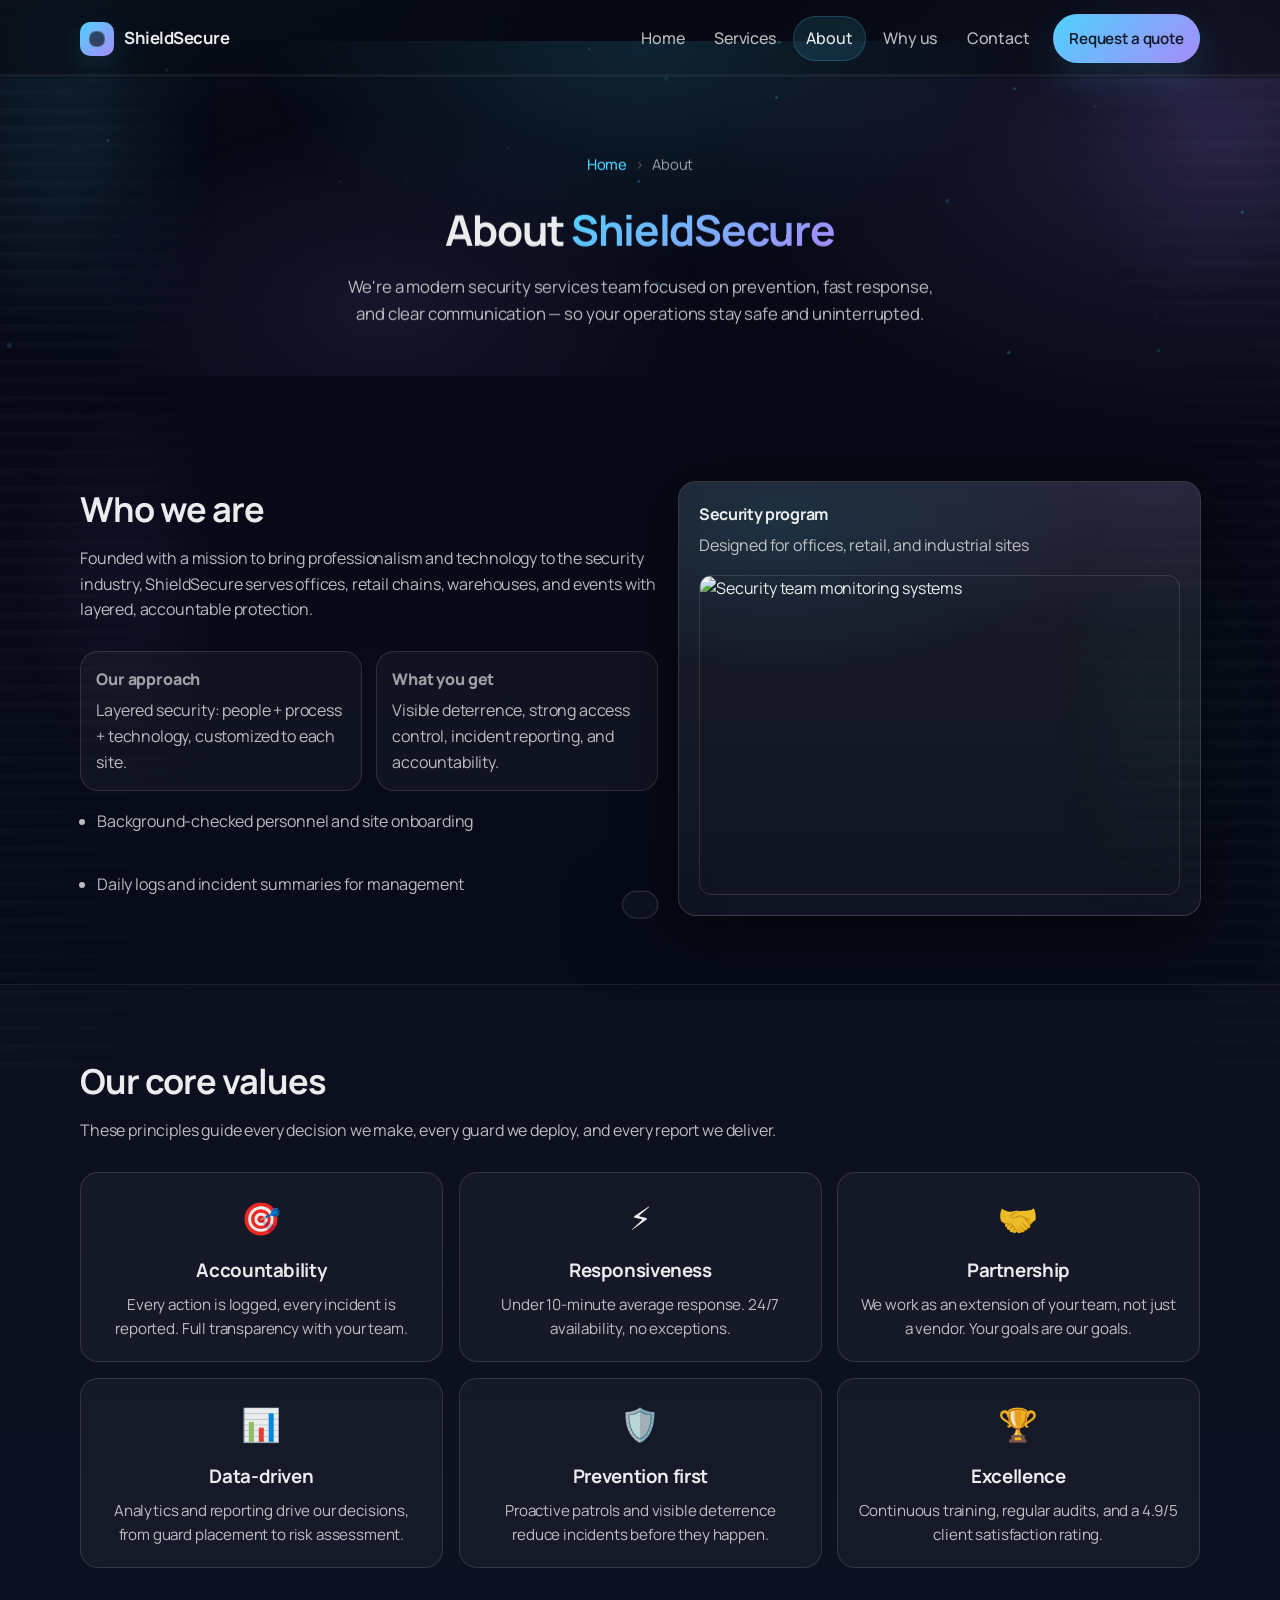
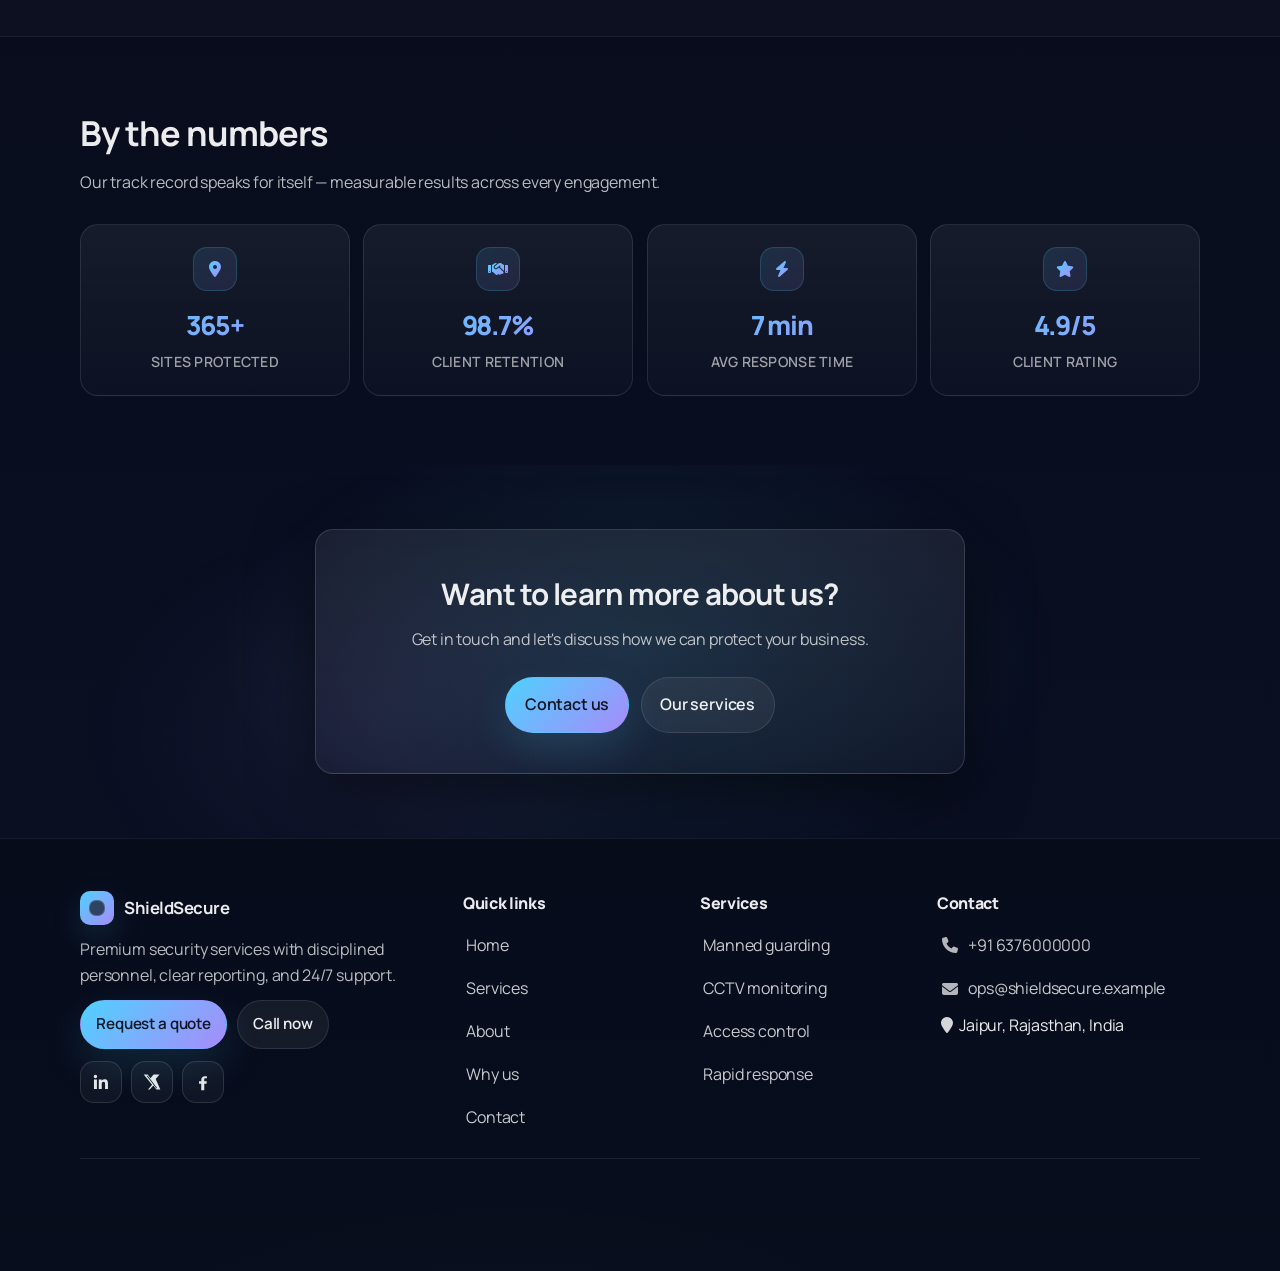
==== about.html @ af48d7d9 "Add files via upload" ====
<!doctype html>
<html lang="en">

<head>
  <meta charset="UTF-8" />
  <meta name="viewport" content="width=device-width, initial-scale=1" />
  <meta name="description"
    content="Learn about ShieldSecure — our mission, values, team, and approach to modern security services." />
  <title>About Us – ShieldSecure</title>
  <link rel="preconnect" href="https://fonts.googleapis.com" />
  <link rel="preconnect" href="https://fonts.gstatic.com" crossorigin />
  <link rel="stylesheet" href="https://cdnjs.cloudflare.com/ajax/libs/font-awesome/6.5.1/css/all.min.css">
  <link
    href="https://fonts.googleapis.com/css2?family=Manrope:wght@400;500;600;700;800&family=Inter:wght@400;500;600;700&display=swap"
    rel="stylesheet" />
  <link rel="stylesheet" href="./style.css" />
</head>

<body>
  <a class="skip-link" href="#main">Skip to content</a>
  <div id="site-header"></div>

  <main id="main">
    <section class="page-header">
      <div class="container">
        <nav class="breadcrumb" aria-label="Breadcrumb">
          <a href="index.html">Home</a>
          <span class="breadcrumb-sep" aria-hidden="true">›</span>
          <span>About</span>
        </nav>
        <h1>About <span class="accent">ShieldSecure</span></h1>
        <p>
          We're a modern security services team focused on prevention, fast response,
          and clear communication — so your operations stay safe and uninterrupted.
        </p>
      </div>
    </section>

    <!-- About overview -->
    <section class="section">
      <div class="container">
        <div class="about-grid">
          <div>
            <div class="section-head">
              <h2>Who we are</h2>
              <p>
                Founded with a mission to bring professionalism and technology to the security
                industry, ShieldSecure serves offices, retail chains, warehouses, and events
                with layered, accountable protection.
              </p>
            </div>

            <div class="about-cards">
              <article class="about-card">
                <p class="about-k">Our approach</p>
                <p class="about-v">
                  Layered security: people + process + technology, customized to each site.
                </p>
              </article>
              <article class="about-card">
                <p class="about-k">What you get</p>
                <p class="about-v">
                  Visible deterrence, strong access control, incident reporting, and accountability.
                </p>
              </article>
            </div>

            <ul class="about-bullets" aria-label="About highlights">
              <li>Background-checked personnel and site onboarding</li>
              <li>Standard operating procedures and escalation matrix</li>
              <li>Daily logs and incident summaries for management</li>
            </ul>
          </div>

          <aside class="about-visual" aria-label="About security program">
            <p class="panel-title">Security program</p>
            <p class="panel-subtitle">Designed for offices, retail, and industrial sites</p>

            <img class="about-image"
              src="https://images.unsplash.com/photo-1520607162513-77705c0f0d4a?auto=format&fit=crop&w=1200&q=60"
              alt="Security team monitoring systems" loading="lazy" referrerpolicy="no-referrer" />
          </aside>
        </div>
      </div>
    </section>

    <!-- Our values -->
    <section class="section section-alt">
      <div class="container">
        <div class="section-head">
          <h2>Our core values</h2>
          <p>These principles guide every decision we make, every guard we deploy, and every report we deliver.</p>
        </div>

        <div class="values-grid">
          <article class="value-card">
            <div class="value-icon" aria-hidden="true">🎯</div>
            <h3>Accountability</h3>
            <p>Every action is logged, every incident is reported. Full transparency with your team.</p>
          </article>

          <article class="value-card">
            <div class="value-icon" aria-hidden="true">⚡</div>
            <h3>Responsiveness</h3>
            <p>Under 10-minute average response. 24/7 availability, no exceptions.</p>
          </article>

          <article class="value-card">
            <div class="value-icon" aria-hidden="true">🤝</div>
            <h3>Partnership</h3>
            <p>We work as an extension of your team, not just a vendor. Your goals are our goals.</p>
          </article>

          <article class="value-card">
            <div class="value-icon" aria-hidden="true">📊</div>
            <h3>Data-driven</h3>
            <p>Analytics and reporting drive our decisions, from guard placement to risk assessment.</p>
          </article>

          <article class="value-card">
            <div class="value-icon" aria-hidden="true">🛡️</div>
            <h3>Prevention first</h3>
            <p>Proactive patrols and visible deterrence reduce incidents before they happen.</p>
          </article>

          <article class="value-card">
            <div class="value-icon" aria-hidden="true">🏆</div>
            <h3>Excellence</h3>
            <p>Continuous training, regular audits, and a 4.9/5 client satisfaction rating.</p>
          </article>
        </div>
      </div>
    </section>

    <!-- Metrics -->
    <section class="section">
      <div class="container">
        <div class="section-head">
          <h2>By the numbers</h2>
          <p>Our track record speaks for itself — measurable results across every engagement.</p>
        </div>

        <div class="about-metrics">
          <div class="metric">
            <div class="metric-icon"><i class="fa-solid fa-location-dot"></i></div>
            <p class="metric-n">500+</p>
            <p class="metric-l">Sites protected</p>
          </div>
          <div class="metric">
            <div class="metric-icon"><i class="fa-solid fa-handshake"></i></div>
            <p class="metric-n">98.7%</p>
            <p class="metric-l">Client retention</p>
          </div>
          <div class="metric">
            <div class="metric-icon"><i class="fa-solid fa-bolt"></i></div>
            <p class="metric-n">10 min</p>
            <p class="metric-l">Avg response time</p>
          </div>
          <div class="metric">
            <div class="metric-icon"><i class="fa-solid fa-star"></i></div>
            <p class="metric-n">4.9/5</p>
            <p class="metric-l">Client rating</p>
          </div>
        </div>
      </div>
    </section>

    <!-- CTA -->
    <section class="cta-banner">
      <div class="container">
        <div class="cta-banner-inner">
          <h2>Want to learn more about us?</h2>
          <p>
            Get in touch and let's discuss how we can protect your business.
          </p>
          <div class="cta-banner-actions">
            <a class="btn btn-primary" href="contact.html">Contact us</a>
            <a class="btn btn-ghost" href="services.html">Our services</a>
          </div>
        </div>
      </div>
    </section>
  </main>

  <div id="site-footer"></div>
  <div id="site-toast"></div>

  <script src="./components.js"></script>
  <script>initPage("about");</script>
  <script src="./script.js"></script>
  <script src="./smooth-scroll.js"></script>
</body>

</html>
---- style.css ----
:root {
  --bg: #060814;
  --bg-2: #0a1024;
  --surface: rgba(255, 255, 255, 0.06);
  --surface-2: rgba(255, 255, 255, 0.08);
  --border: rgba(255, 255, 255, 0.12);
  --text: rgba(255, 255, 255, 0.92);
  --muted: rgba(255, 255, 255, 0.72);
  --muted-2: rgba(255, 255, 255, 0.6);
  --accent: #4fd1ff;
  --accent-2: #a78bfa;
  --accent-3: #22c55e;
  --danger: #ff5b7c;
  --shadow: 0 18px 60px rgba(0, 0, 0, 0.55);
  --shadow-soft: 0 10px 30px rgba(0, 0, 0, 0.35);
  --radius: 18px;
  --radius-sm: 12px;
  --container: 1120px;
}

*,
*::before,
*::after {
  box-sizing: border-box;
}

html {
  scroll-behavior: smooth;
  color-scheme: dark;
}

body {
  margin: 0;
  font-family: Manrope, Inter, system-ui, -apple-system, Segoe UI, Roboto, Arial, sans-serif;
  line-height: 1.6;
  letter-spacing: -0.01em;
  background:
    radial-gradient(1100px 700px at 10% -10%, rgba(79, 209, 255, 0.17), transparent 58%),
    radial-gradient(900px 520px at 95% 5%, rgba(167, 139, 250, 0.15), transparent 55%),
    radial-gradient(900px 600px at 40% 110%, rgba(34, 197, 94, 0.08), transparent 60%),
    linear-gradient(180deg, var(--bg) 0%, var(--bg-2) 100%);
  color: var(--text);
}

body {
  -webkit-font-smoothing: antialiased;
  -moz-osx-font-smoothing: grayscale;
  text-rendering: optimizeLegibility;
}

/* Side animations (premium ambient) */
body::before,
body::after {
  content: "";
  position: fixed;
  top: -20vh;
  bottom: -20vh;
  width: min(22vw, 340px);
  pointer-events: none;
  z-index: 0;
  opacity: 0.75;
  filter: blur(0px);
  transform: translate3d(0, 0, 0);
  animation: sideFloat 10s ease-in-out infinite;
}

body::before {
  left: 0;
  background:
    radial-gradient(260px 380px at 35% 25%, rgba(79, 209, 255, 0.22), transparent 65%),
    radial-gradient(220px 320px at 55% 60%, rgba(167, 139, 250, 0.18), transparent 65%),
    repeating-linear-gradient(to bottom,
      rgba(255, 255, 255, 0.03) 0px,
      rgba(255, 255, 255, 0.03) 1px,
      transparent 10px,
      transparent 18px);
  mask-image: linear-gradient(to right, rgba(0, 0, 0, 0.95), transparent 85%);
}

body::after {
  right: 0;
  animation-delay: -3.5s;
  background:
    radial-gradient(260px 380px at 65% 20%, rgba(167, 139, 250, 0.2), transparent 65%),
    radial-gradient(220px 320px at 45% 70%, rgba(34, 197, 94, 0.12), transparent 70%),
    repeating-linear-gradient(to bottom,
      rgba(255, 255, 255, 0.025) 0px,
      rgba(255, 255, 255, 0.025) 1px,
      transparent 12px,
      transparent 20px);
  mask-image: linear-gradient(to left, rgba(0, 0, 0, 0.95), transparent 85%);
}

@keyframes sideFloat {
  0% {
    transform: translate3d(0, 0, 0);
    opacity: 0.62;
    filter: blur(0px);
  }

  50% {
    transform: translate3d(0, 24px, 0);
    opacity: 0.9;
    filter: blur(0.4px);
  }

  100% {
    transform: translate3d(0, 0, 0);
    opacity: 0.68;
    filter: blur(0px);
  }
}

/* Keep content above side effects */
body>* {
  position: relative;
  z-index: 1;
}

* {
  -webkit-tap-highlight-color: transparent;
}

h1,
h2,
h3 {
  letter-spacing: -0.035em;
}

.brand-text,
.card-title,
.panel-title {
  letter-spacing: -0.03em;
}

img,
svg {
  max-width: 100%;
  display: block;
}

a {
  color: inherit;
  text-decoration: none;
}

.container {
  width: min(var(--container), calc(100% - 2rem));
  margin-inline: auto;
}

.skip-link {
  position: absolute;
  left: 0.75rem;
  top: 0.75rem;
  padding: 0.6rem 0.85rem;
  background: #0e1221;
  border: 1px solid var(--border);
  border-radius: 999px;
  transform: translateY(-200%);
  transition: transform 180ms ease;
  z-index: 9999;
}

.skip-link:focus {
  transform: translateY(0);
  outline: none;
}

/* Header */
.site-header {
  position: sticky;
  top: 0;
  z-index: 50;
  border-bottom: 1px solid transparent;
  backdrop-filter: blur(14px);
  background: rgba(7, 10, 18, 0.55);
}

.site-header.is-elevated {
  border-bottom-color: var(--border);
  box-shadow: var(--shadow-soft);
}

.header-inner {
  display: flex;
  align-items: center;
  justify-content: space-between;
  gap: 1rem;
  padding: 0.9rem 0;
}

.brand {
  display: inline-flex;
  align-items: center;
  gap: 0.65rem;
  font-weight: 700;
  letter-spacing: -0.02em;
}

.brand-mark {
  width: 34px;
  height: 34px;
  border-radius: 10px;
  background: linear-gradient(135deg, rgba(79, 209, 255, 1), rgba(167, 139, 250, 1));
  box-shadow: 0 12px 30px rgba(79, 209, 255, 0.15);
  position: relative;
}

.brand-mark::after {
  content: "";
  position: absolute;
  inset: 9px;
  border-radius: 7px;
  background: rgba(7, 10, 18, 0.65);
  border: 1px solid rgba(255, 255, 255, 0.18);
}

.brand-text {
  font-size: 1.05rem;
}

.nav-toggle {
  display: none;
  appearance: none;
  background: transparent;
  border: 1px solid var(--border);
  border-radius: 12px;
  padding: 0.55rem 0.6rem;
  cursor: pointer;
  color: var(--text);
}

.nav-toggle:focus-visible {
  outline: 2px solid rgba(79, 209, 255, 0.7);
  outline-offset: 2px;
}

.nav-toggle-bar {
  display: block;
  width: 22px;
  height: 2px;
  background: rgba(255, 255, 255, 0.88);
  border-radius: 999px;
  transition: transform 180ms ease, opacity 180ms ease;
}

.nav-toggle-bar+.nav-toggle-bar {
  margin-top: 5px;
}

.nav-toggle[aria-expanded="true"] .nav-toggle-bar:nth-child(1) {
  transform: translateY(7px) rotate(45deg);
}

.nav-toggle[aria-expanded="true"] .nav-toggle-bar:nth-child(2) {
  opacity: 0;
}

.nav-toggle[aria-expanded="true"] .nav-toggle-bar:nth-child(3) {
  transform: translateY(-7px) rotate(-45deg);
}

.nav-list {
  display: flex;
  align-items: center;
  gap: 0.35rem;
  list-style: none;
  padding: 0;
  margin: 0;
}

.nav-link {
  display: inline-flex;
  padding: 0.55rem 0.75rem;
  border-radius: 999px;
  color: var(--muted);
  font-weight: 500;
  transition: background 160ms ease, color 160ms ease, transform 160ms ease;
}

.nav-link:hover {
  color: var(--text);
  background: rgba(255, 255, 255, 0.06);
}

.nav-link.is-active {
  color: var(--text);
  background: rgba(79, 209, 255, 0.12);
  border: 1px solid rgba(79, 209, 255, 0.2);
}

.nav-cta {
  margin-left: 0.35rem;
}

/* Buttons */
.btn {
  display: inline-flex;
  align-items: center;
  justify-content: center;
  gap: 0.5rem;
  border-radius: 999px;
  padding: 0.9rem 1.15rem;
  border: 1px solid transparent;
  font-weight: 600;
  letter-spacing: -0.01em;
  cursor: pointer;
  position: relative;
  overflow: hidden;
  transition: transform 160ms ease, background 160ms ease, border-color 160ms ease,
    box-shadow 160ms ease, filter 160ms ease;
  user-select: none;
}

.btn:active {
  transform: translateY(1px);
}

.btn:focus-visible {
  outline: 2px solid rgba(79, 209, 255, 0.7);
  outline-offset: 2px;
}

.btn-primary {
  background: linear-gradient(135deg, rgba(79, 209, 255, 1), rgba(167, 139, 250, 1));
  color: rgba(7, 10, 18, 0.92);
  box-shadow: 0 16px 42px rgba(79, 209, 255, 0.14);
}

.btn-primary::after {
  content: "";
  position: absolute;
  inset: -2px;
  background: radial-gradient(240px 80px at 10% 30%, rgba(255, 255, 255, 0.55), transparent 65%);
  transform: translateX(-120%);
  transition: transform 520ms ease;
  pointer-events: none;
}

.btn-primary:hover::after {
  transform: translateX(120%);
}

.btn-primary:hover {
  box-shadow: 0 20px 62px rgba(167, 139, 250, 0.18);
  filter: saturate(1.05);
}

.btn-ghost {
  background: rgba(255, 255, 255, 0.06);
  border-color: rgba(255, 255, 255, 0.10);
  color: var(--text);
}

.btn-ghost:hover {
  background: rgba(255, 255, 255, 0.085);
  border-color: rgba(255, 255, 255, 0.14);
}

.btn-light {
  background: rgba(255, 255, 255, 0.95);
  color: rgba(7, 10, 18, 0.92);
}

.btn-light-outline {
  background: transparent;
  border-color: rgba(255, 255, 255, 0.35);
  color: rgba(255, 255, 255, 0.92);
}

.btn-sm {
  padding: 0.7rem 0.95rem;
  font-size: 0.95rem;
}

.btn-block {
  width: 100%;
}

/* Hero */
.hero {
  position: relative;
  padding: 5.25rem 0 3rem;
  overflow: hidden;
}

.hero-bg {
  position: absolute;
  inset: -2px;
  background: radial-gradient(820px 520px at 30% 0%, rgba(79, 209, 255, 0.2), transparent 58%),
    radial-gradient(740px 460px at 80% 10%, rgba(167, 139, 250, 0.15), transparent 58%),
    radial-gradient(900px 650px at 55% 100%, rgba(255, 255, 255, 0.05), transparent 60%);
  pointer-events: none;
  mask-image: linear-gradient(to bottom, black 0%, black 70%, transparent 100%);

}

.hero-grid {
  position: relative;
  z-index: 1;
  display: grid;
  grid-template-columns: 1.15fr 0.85fr;
  gap: 2.25rem;
  align-items: center;
}

.eyebrow {
  color: var(--muted);
  font-weight: 600;
  margin: 0 0 0.75rem;
}

.hero h1 {
  margin: 0 0 1rem;
  font-size: clamp(2.1rem, 3.4vw + 1rem, 3.4rem);
  line-height: 1.1;
  letter-spacing: -0.04em;
}

.accent {
  background: linear-gradient(135deg, rgba(79, 209, 255, 1), rgba(167, 139, 250, 1));
  -webkit-background-clip: text;
  background-clip: text;
  color: transparent;
}

.lead {
  margin: 0 0 1.5rem;
  color: var(--muted);
  font-size: 1.05rem;
  max-width: 58ch;
}

.hero-actions {
  display: flex;
  gap: 0.75rem;
  flex-wrap: wrap;
  margin-bottom: 1.75rem;
}

.hero-stats {
  display: grid;
  grid-template-columns: repeat(3, minmax(0, 1fr));
  gap: 0.95rem;
  margin: 0;
}

.stat {
  padding: 0.9rem 1rem;
  border: 1px solid rgba(255, 255, 255, 0.14);
  border-radius: 14px;
  background: rgba(255, 255, 255, 0.035);
  transition: transform 180ms ease, border-color 180ms ease, background 180ms ease, box-shadow 180ms ease;
  position: relative;
  overflow: hidden;
  display: flex;
  align-items: center;
  gap: 0.75rem;
}

.stat::before {
  content: "";
  position: absolute;
  inset: -1px;
  border-radius: 15px;
  background: linear-gradient(135deg,
      rgba(79, 209, 255, 0.7),
      rgba(167, 139, 250, 0.55));
  opacity: 0;
  transition: opacity 220ms ease;
  z-index: 0;
}

.stat::after {
  content: "";
  position: absolute;
  inset: 0;
  background: radial-gradient(280px 120px at 20% 0%, rgba(255, 255, 255, 0.14), transparent 60%);
  opacity: 0.9;
  z-index: 0;
}

.stat>* {
  position: relative;
  z-index: 1;
}

.stat:hover {
  transform: translateY(-2px);
  border-color: rgba(79, 209, 255, 0.28);
  background: rgba(255, 255, 255, 0.05);
  box-shadow: 0 18px 52px rgba(0, 0, 0, 0.35);
}

.stat:hover::before {
  opacity: 1;
}

.stat-icon {
  width: 36px;
  height: 36px;
  border-radius: 10px;
  display: grid;
  place-items: center;
  background: linear-gradient(135deg, rgba(79, 209, 255, 0.12), rgba(167, 139, 250, 0.12));
  border: 1px solid rgba(79, 209, 255, 0.18);
  font-size: 0.9rem;
  transition: transform 280ms ease, box-shadow 280ms ease;
}

.stat-icon i {
  background: linear-gradient(135deg, rgba(79, 209, 255, 1), rgba(167, 139, 250, 1));
  -webkit-background-clip: text;
  background-clip: text;
  -webkit-text-fill-color: transparent;
}

.stat:hover .stat-icon {
  transform: scale(1.1);
  box-shadow: 0 0 14px rgba(79, 209, 255, 0.15);
}

.stat dt {
  color: var(--muted-2);
  font-size: 0.82rem;
  margin: 0 0 0.15rem;
  text-transform: uppercase;
  letter-spacing: 0.09em;
  font-weight: 700;
}

.stat dd {
  margin: 0;
  font-weight: 900;
  letter-spacing: -0.04em;
  font-size: 1.18rem;
  background: linear-gradient(135deg, rgba(79, 209, 255, 1), rgba(167, 139, 250, 1));
  -webkit-background-clip: text;
  background-clip: text;
  color: transparent;
}

.hero-card {
  border-radius: var(--radius);
  border: 1px solid rgba(255, 255, 255, 0.14);
  background: linear-gradient(180deg, rgba(255, 255, 255, 0.08), rgba(255, 255, 255, 0.04));
  box-shadow: var(--shadow);
}

.hero-card {
  position: relative;
}

.hero-card::before {
  content: "";
  position: absolute;
  inset: -1px;
  border-radius: calc(var(--radius) + 1px);
  background: radial-gradient(420px 220px at 30% 0%, rgba(79, 209, 255, 0.14), transparent 65%),
    radial-gradient(420px 220px at 90% 10%, rgba(167, 139, 250, 0.12), transparent 68%);
  pointer-events: none;
  opacity: 0.9;
  filter: blur(0px);
  mask: linear-gradient(#000, #000) content-box, linear-gradient(#000, #000);
  -webkit-mask-composite: xor;
  mask-composite: exclude;
  padding: 1px;
}

.hero-card-inner {
  padding: 1.35rem;
}

.card-title {
  margin: 0;
  font-weight: 700;
  font-size: 1.15rem;
  letter-spacing: -0.02em;
}

.card-subtitle {
  margin: 0.35rem 0 1.1rem;
  color: var(--muted);
}

.card-actions {
  display: grid;
  gap: 0.6rem;
  margin-bottom: 1.1rem;
}

.card-points {
  margin: 0;
  padding-left: 1.05rem;
  color: var(--muted);
}

.card-points li+li {
  margin-top: 0.35rem;
}

/* Sections */
.section {
  padding: 4.25rem 0;
}

.section-alt {
  background: rgba(255, 255, 255, 0.02);
  border-top: 1px solid rgba(255, 255, 255, 0.06);
  border-bottom: 1px solid rgba(255, 255, 255, 0.06);
}

.section-head {
  max-width: 70ch;
  margin-bottom: 1.8rem;
}

.section-head h2 {
  margin: 0 0 0.6rem;
  font-size: clamp(1.55rem, 1.7vw + 1rem, 2.15rem);
  letter-spacing: -0.03em;
}

.section-head p {
  margin: 0;
  color: var(--muted);
}

.cards {
  display: grid;
  grid-template-columns: repeat(3, minmax(0, 1fr));
  gap: 1rem;
}

.card {
  border: 1px solid rgba(255, 255, 255, 0.12);
  border-radius: var(--radius);
  padding: 1.15rem 1.15rem 1.1rem;
  background: rgba(255, 255, 255, 0.04);
  transition: transform 180ms ease, border-color 180ms ease, background 180ms ease;
}

.card:hover {
  transform: translateY(-3px);
  border-color: rgba(79, 209, 255, 0.25);
  background: rgba(255, 255, 255, 0.055);
}

.card:active {
  transform: translateY(-1px);
}

.card-icon {
  width: 42px;
  height: 42px;
  border-radius: 14px;
  display: grid;
  place-items: center;
  background: rgba(255, 255, 255, 0.06);
  border: 1px solid rgba(255, 255, 255, 0.10);
  margin-bottom: 0.85rem;
  font-size: 1.1rem;
  color: var(--accent);
}

.card-icon i {
  background: linear-gradient(135deg, rgba(79, 209, 255, 1), rgba(167, 139, 250, 1));
  -webkit-background-clip: text;
  background-clip: text;
  -webkit-text-fill-color: transparent;
}

.card-icon-inline {
  background: linear-gradient(135deg, rgba(79, 209, 255, 1), rgba(167, 139, 250, 1));
  -webkit-background-clip: text;
  background-clip: text;
  -webkit-text-fill-color: transparent;
  margin-right: 0.15em;
  font-size: 0.9em;
}

.card h3 {
  margin: 0 0 0.4rem;
  letter-spacing: -0.02em;
}

.card p {
  margin: 0 0 0.75rem;
  color: var(--muted);
}

.mini-list {
  margin: 0;
  padding-left: 1.05rem;
  color: var(--muted-2);
  font-size: 0.95rem;
}

.mini-list li+li {
  margin-top: 0.25rem;
}

/* Why us split */
.split {
  display: grid;
  grid-template-columns: 1.05fr 0.95fr;
  gap: 1.25rem;
  align-items: start;
}

/* About */
.about-grid {
  display: grid;
  grid-template-columns: 1.05fr 0.95fr;
  gap: 1.25rem;
  align-items: start;
}

.about-cards {
  display: grid;
  grid-template-columns: repeat(2, minmax(0, 1fr));
  gap: 0.85rem;
  margin-top: 1.1rem;
}

.about-card {
  border-radius: var(--radius);
  border: 1px solid rgba(255, 255, 255, 0.12);
  background: rgba(255, 255, 255, 0.04);
  padding: 0.95rem;
  transition: transform 180ms ease, border-color 180ms ease, background 180ms ease;
}

.about-card:hover {
  transform: translateY(-2px);
  border-color: rgba(79, 209, 255, 0.22);
  background: rgba(255, 255, 255, 0.055);
}

.about-k {
  margin: 0 0 0.35rem;
  color: var(--muted-2);
  font-weight: 800;
  letter-spacing: -0.01em;
}

.about-v {
  margin: 0;
  color: var(--muted);
}

.about-bullets {
  margin: 1.1rem 0 0;
  padding-left: 1.05rem;
  color: var(--muted);
}

.about-bullets li+li {
  margin-top: 0.35rem;
}

.about-visual {
  border-radius: var(--radius);
  border: 1px solid rgba(255, 255, 255, 0.14);
  background: linear-gradient(180deg, rgba(255, 255, 255, 0.08), rgba(255, 255, 255, 0.04));
  padding: 1.25rem;
  box-shadow: var(--shadow);
  position: relative;
  overflow: hidden;
}

.about-visual::before {
  content: "";
  position: absolute;
  inset: -2px;
  background: radial-gradient(520px 260px at 20% 10%, rgba(79, 209, 255, 0.14), transparent 60%),
    radial-gradient(520px 260px at 90% 0%, rgba(167, 139, 250, 0.12), transparent 62%);
  pointer-events: none;
  opacity: 0.9;
}

.about-visual>* {
  position: relative;
  z-index: 1;
}

.about-image {
  width: 100%;
  height: 320px;
  margin-top: 0.9rem;
  object-fit: cover;
  border-radius: calc(var(--radius) - 6px);
  border: 1px solid rgba(255, 255, 255, 0.12);
}

.about-metrics {
  margin-top: 1rem;
  display: grid;
  grid-template-columns: repeat(4, minmax(0, 1fr));
  gap: 0.85rem;
}

.metric {
  padding: 1.35rem 1rem;
  border-radius: var(--radius);
  border: 1px solid rgba(255, 255, 255, 0.10);
  background: linear-gradient(180deg, rgba(255, 255, 255, 0.06), rgba(255, 255, 255, 0.02));
  text-align: center;
  position: relative;
  overflow: hidden;
  transition: transform 280ms cubic-bezier(0.2, 0.9, 0.2, 1),
    border-color 280ms ease,
    box-shadow 280ms ease;
}

.metric::before {
  content: "";
  position: absolute;
  inset: 0;
  background: radial-gradient(180px 120px at 50% 0%, rgba(79, 209, 255, 0.08), transparent 65%);
  opacity: 0;
  transition: opacity 320ms ease;
  pointer-events: none;
}

.metric:hover {
  transform: translateY(-4px) scale(1.02);
  border-color: rgba(79, 209, 255, 0.3);
  box-shadow: 0 16px 48px rgba(0, 0, 0, 0.35),
    0 0 20px rgba(79, 209, 255, 0.06);
}

.metric:hover::before {
  opacity: 1;
}

.metric-icon {
  width: 44px;
  height: 44px;
  border-radius: 14px;
  display: grid;
  place-items: center;
  margin: 0 auto 0.85rem;
  background: linear-gradient(135deg, rgba(79, 209, 255, 0.12), rgba(167, 139, 250, 0.12));
  border: 1px solid rgba(79, 209, 255, 0.18);
  font-size: 1rem;
  transition: transform 280ms ease, box-shadow 280ms ease;
}

.metric-icon i {
  background: linear-gradient(135deg, rgba(79, 209, 255, 1), rgba(167, 139, 250, 1));
  -webkit-background-clip: text;
  background-clip: text;
  -webkit-text-fill-color: transparent;
}

.metric:hover .metric-icon {
  transform: scale(1.1);
  box-shadow: 0 0 18px rgba(79, 209, 255, 0.15);
}

.metric-n {
  margin: 0 0 0.3rem;
  font-size: 1.65rem;
  font-weight: 800;
  letter-spacing: -0.04em;
  background: linear-gradient(135deg, rgba(79, 209, 255, 1), rgba(167, 139, 250, 1));
  -webkit-background-clip: text;
  background-clip: text;
  color: transparent;
}

.metric-l {
  margin: 0;
  color: var(--muted-2);
  font-size: 0.88rem;
  font-weight: 600;
  letter-spacing: 0.02em;
  text-transform: uppercase;
}

.checks {
  margin-top: 1.25rem;
  display: grid;
  gap: 0.9rem;
}

.check {
  display: grid;
  grid-template-columns: 24px 1fr;
  gap: 0.75rem;
  padding: 0.95rem;
  border-radius: var(--radius);
  border: 1px solid rgba(255, 255, 255, 0.12);
  background: rgba(255, 255, 255, 0.04);
}

.check h3 {
  margin: 0 0 0.25rem;
  font-size: 1.02rem;
}

.check p {
  margin: 0;
  color: var(--muted);
}

.check-mark {
  width: 24px;
  height: 24px;
  border-radius: 999px;
  display: grid;
  place-items: center;
  background: rgba(79, 209, 255, 0.14);
  border: 1px solid rgba(79, 209, 255, 0.25);
  color: rgba(255, 255, 255, 0.92);
  margin-top: 0.1rem;
}

.panel {
  border-radius: var(--radius);
  border: 1px solid rgba(255, 255, 255, 0.14);
  background: linear-gradient(180deg, rgba(255, 255, 255, 0.08), rgba(255, 255, 255, 0.04));
  padding: 1.25rem;
  box-shadow: var(--shadow);
  margin-top: 126px;
}

.panel-title {
  margin: 0;
  font-weight: 700;
  letter-spacing: -0.02em;
}

.panel-subtitle {
  margin: 0.35rem 0 1rem;
  color: var(--muted);
}

.panel-grid {
  display: grid;
  grid-template-columns: repeat(2, minmax(0, 1fr));
  gap: 0.75rem;
  margin: 0 0 1.1rem;
}

.panel-item {
  padding: 0.85rem;
  border-radius: 14px;
  border: 1px solid rgba(255, 255, 255, 0.12);
  background: rgba(255, 255, 255, 0.04);
}

.panel-k {
  margin: 0 0 0.35rem;
  color: var(--muted-2);
  font-size: 0.9rem;
}

.panel-v {
  margin: 0;
  font-weight: 600;
  letter-spacing: -0.01em;
}

/* Contact */
.contact-grid {
  display: grid;
  grid-template-columns: 0.95fr 1.05fr;
  gap: 1rem;
  align-items: start;
}

.form {
  border-radius: var(--radius);
  border: 1px solid rgba(255, 255, 255, 0.12);
  background: rgba(255, 255, 255, 0.04);
  padding: 3.85rem 1.25rem;
}

.field-grid {
  display: grid;
  grid-template-columns: repeat(2, minmax(0, 1fr));
  gap: 0.6rem;
}

.field {
  display: grid;
  gap: 0.2rem;
  margin-bottom: 0.45rem;
  align-content: start;
}

label {
  font-weight: 600;
  letter-spacing: -0.01em;
  color: rgba(255, 255, 255, 0.86);
  margin-left: 15px;
}

input,
select,
textarea {
  width: 100%;
  height: 40px;
  border-radius: 14px;
  border: 1px solid rgba(255, 255, 255, 0.12);
  background: rgba(7, 10, 18, 0.55);
  color: var(--text);
  padding: 0.55rem 0.9rem;
  font: inherit;
  transition: border-color 140ms ease, box-shadow 140ms ease, background 140ms ease;
}

textarea {
  resize: vertical;
  min-height: 56px;
}

input::placeholder,
textarea::placeholder {
  color: rgba(255, 255, 255, 0.45);
}

input:focus,
select:focus,
textarea:focus {
  outline: none;
  border-color: rgba(79, 209, 255, 0.5);
  box-shadow: 0 0 0 3px rgba(79, 209, 255, 0.14);
}

.help {
  margin: 0;
  min-height: 0;
  color: rgba(255, 255, 255, 0.68);
  font-size: 0.92rem;
}

.help.is-error {
  color: rgba(255, 91, 124, 0.95);
}

.field.is-invalid input,
.field.is-invalid select,
.field.is-invalid textarea {
  border-color: rgba(255, 91, 124, 0.55);
  box-shadow: 0 0 0 3px rgba(255, 91, 124, 0.14);
}

.form-actions {
  display: grid;
  gap: 0.65rem;
  align-items: start;
  margin-top: 0.25rem;
}

.fineprint {
  margin: 0;
  color: var(--muted-2);
  font-size: 0.92rem;
}

.contact-card {
  border-radius: var(--radius);
  border: 1px solid rgba(255, 255, 255, 0.14);
  background: linear-gradient(180deg, rgba(255, 255, 255, 0.08), rgba(255, 255, 255, 0.04));
  box-shadow: var(--shadow);
}

.contact-card-inner {
  padding: 2.5rem 1.25rem;
}

.contact-card h3 {
  margin: 0 0 0.5rem;
  letter-spacing: -0.02em;
}

.muted {
  color: var(--muted);
}

.small {
  font-size: 0.95rem;
}

.contact-lines {
  display: grid;
  gap: 0.5rem;
  margin-top: 1rem;
}

.contact-line {
  display: grid;
  grid-template-columns: 90px 1fr;
  gap: 0.75rem;
  padding: 0.85rem;
  border-radius: 14px;
  border: 1px solid rgba(255, 255, 255, 0.12);
  background: rgba(255, 255, 255, 0.04);
}

.contact-k {
  color: var(--muted-2);
  font-weight: 600;
}

.contact-v {
  font-weight: 600;
  letter-spacing: -0.01em;
}

.divider {
  height: 1px;
  background: rgba(255, 255, 255, 0.12);
  margin: 1rem 0;
}

/* Footer */
.footer {
  padding: 3.25rem 0 2.25rem;
  border-top: 1px solid rgba(255, 255, 255, 0.06);
  background: rgba(7, 10, 18, 0.35);
}

.footer-top {
  display: grid;
  grid-template-columns: 1.25fr 0.75fr 0.75fr 0.9fr;
  gap: 1.15rem;
  padding-bottom: 1.35rem;
  border-bottom: 1px solid rgba(255, 255, 255, 0.08);
}

.footer-brand {
  display: grid;
  gap: 0.75rem;
  align-content: start;
}

.footer-brand-link {
  width: fit-content;
}

.footer-about {
  margin: 0;
  max-width: 52ch;
}

.footer-cta {
  display: flex;
  gap: 0.6rem;
  flex-wrap: wrap;
}

.footer-title {
  margin: 0 0 0.65rem;
  font-weight: 800;
  letter-spacing: -0.02em;
}

.footer-col {
  align-content: start;
}

.footer-links {
  list-style: none;
  padding: 0;
  margin: 0;
  display: grid;
  gap: 0.4rem;
}

.footer-links a {
  color: rgba(255, 255, 255, 0.78);
  display: inline-flex;
  align-items: center;
  gap: 0.55rem;
  padding: 0.35rem 0.2rem;
  border-radius: 10px;
  transition: background 160ms ease, color 160ms ease, transform 160ms ease;
}

.footer-links a:hover {
  color: rgba(255, 255, 255, 0.92);
  background: rgba(255, 255, 255, 0.05);
  transform: translateY(-1px);
}

.footer-link-icon {
  width: 1.2em;
  display: inline-grid;
  place-items: center;
  opacity: 0.9;
}

.social {
  display: flex;
  gap: 0.55rem;
  align-items: center;
}

.icon-btn {
  width: 42px;
  height: 42px;
  border-radius: 14px;
  display: grid;
  place-items: center;
  border: 1px solid rgba(255, 255, 255, 0.12);
  background: rgba(255, 255, 255, 0.04);
  color: rgba(255, 255, 255, 0.9);
  transition: transform 160ms ease, border-color 160ms ease, background 160ms ease;
}

.icon-btn:hover {
  transform: translateY(-2px);
  border-color: rgba(79, 209, 255, 0.25);
  background: rgba(255, 255, 255, 0.06);
}

.icon-btn svg {
  width: 20px;
  height: 20px;
}

.footer-bottom {
  display: flex;
  gap: 0.85rem;
  align-items: center;
  justify-content: space-between;
  flex-wrap: wrap;
  padding-top: 1.15rem;
}

.footer-note {
  margin: 0;
  color: rgba(255, 255, 255, 0.6);
}

/* Toast */
.toast {
  position: fixed;
  left: 50%;
  bottom: 1.25rem;
  transform: translateX(-50%) translateY(140%);
  background: rgba(14, 18, 33, 0.92);
  border: 1px solid rgba(255, 255, 255, 0.14);
  box-shadow: 0 18px 60px rgba(0, 0, 0, 0.6);
  border-radius: 999px;
  padding: 0.8rem 1.05rem;
  color: rgba(255, 255, 255, 0.92);
  transition: transform 200ms ease;
  z-index: 9999;
  max-width: calc(100% - 2rem);
  text-align: center;
}

.toast.is-visible {
  transform: translateX(-50%) translateY(0);
}

/* Page header (inner pages) */
.page-header {
  padding: 7rem 0 3rem;
  text-align: center;
  position: relative;
  overflow: hidden;
}

.page-header::before {
  content: "";
  position: absolute;
  inset: 0;
  background:
    radial-gradient(600px 350px at 50% 0%, rgba(79, 209, 255, 0.14), transparent 65%),
    radial-gradient(500px 300px at 30% 80%, rgba(167, 139, 250, 0.1), transparent 65%);
  pointer-events: none;
}

.page-header > * {
  position: relative;
  z-index: 1;
}

.page-header h1 {
  margin: 0 0 0.6rem;
  font-size: clamp(1.75rem, 2.5vw + 1rem, 2.65rem);
  letter-spacing: -0.03em;
}

.page-header p {
  margin: 0 auto;
  max-width: 60ch;
  color: var(--muted);
  font-size: 1.05rem;
}

.breadcrumb {
  display: flex;
  align-items: center;
  justify-content: center;
  gap: 0.5rem;
  margin-bottom: 1.25rem;
  color: var(--muted-2);
  font-size: 0.92rem;
}

.breadcrumb a {
  color: var(--accent);
  font-weight: 500;
}

.breadcrumb a:hover {
  text-decoration: underline;
}

.breadcrumb-sep {
  opacity: 0.5;
}

/* Testimonials */
.testimonials-grid {
  display: grid;
  grid-template-columns: repeat(3, minmax(0, 1fr));
  gap: 1rem;
}

.testimonial {
  border: 1px solid rgba(255, 255, 255, 0.12);
  border-radius: var(--radius);
  padding: 1.25rem;
  background: rgba(255, 255, 255, 0.04);
  transition: transform 180ms ease, border-color 180ms ease, background 180ms ease;
  display: flex;
  flex-direction: column;
}

.testimonial:hover {
  transform: translateY(-3px);
  border-color: rgba(79, 209, 255, 0.25);
  background: rgba(255, 255, 255, 0.055);
}

.testimonial-stars {
  color: #fbbf24;
  font-size: 0.95rem;
  letter-spacing: 0.08em;
  margin-bottom: 0.75rem;
}

.testimonial-text {
  margin: 0 0 1rem;
  color: var(--muted);
  font-style: italic;
  line-height: 1.65;
  flex: 1;
}

.testimonial-author {
  display: flex;
  align-items: center;
  gap: 0.75rem;
}

.testimonial-avatar {
  width: 40px;
  height: 40px;
  border-radius: 999px;
  background: linear-gradient(135deg, rgba(79, 209, 255, 0.3), rgba(167, 139, 250, 0.3));
  display: grid;
  place-items: center;
  font-weight: 700;
  font-size: 0.85rem;
  color: var(--text);
  border: 1px solid rgba(255, 255, 255, 0.15);
}

.testimonial-name {
  margin: 0;
  font-weight: 600;
  font-size: 0.95rem;
  letter-spacing: -0.01em;
}

.testimonial-role {
  margin: 0;
  color: var(--muted-2);
  font-size: 0.85rem;
}

/* CTA banner */
.cta-banner {
  padding: 4rem 0;
  text-align: center;
  position: relative;
  overflow: hidden;
}

.cta-banner::before {
  content: "";
  position: absolute;
  inset: 0;
  background:
    radial-gradient(700px 400px at 50% 50%, rgba(79, 209, 255, 0.12), transparent 60%),
    radial-gradient(500px 350px at 30% 70%, rgba(167, 139, 250, 0.08), transparent 60%);
  pointer-events: none;
}

.cta-banner > * {
  position: relative;
  z-index: 1;
}

.cta-banner-inner {
  max-width: 650px;
  margin: 0 auto;
  border: 1px solid rgba(255, 255, 255, 0.14);
  border-radius: var(--radius);
  background: linear-gradient(180deg, rgba(255, 255, 255, 0.07), rgba(255, 255, 255, 0.03));
  padding: 2.5rem 2rem;
  box-shadow: var(--shadow);
}

.cta-banner h2 {
  margin: 0 0 0.6rem;
  font-size: clamp(1.35rem, 1.5vw + 0.8rem, 1.85rem);
  letter-spacing: -0.03em;
}

.cta-banner p {
  margin: 0 0 1.5rem;
  color: var(--muted);
}

.cta-banner-actions {
  display: flex;
  gap: 0.75rem;
  justify-content: center;
  flex-wrap: wrap;
}

/* Service detail sections */
.service-detail {
  display: grid;
  grid-template-columns: 1fr 1fr;
  gap: 2rem;
  align-items: center;
  padding: 2rem 0;
  border-bottom: 1px solid rgba(255, 255, 255, 0.06);
}

.service-detail:last-child {
  border-bottom: none;
}

.service-detail.reverse {
  direction: rtl;
}

.service-detail.reverse > * {
  direction: ltr;
}

.service-detail-img {
  width: 100%;
  height: 280px;
  object-fit: cover;
  border-radius: var(--radius);
  border: 1px solid rgba(255, 255, 255, 0.12);
}

.service-detail h3 {
  margin: 0 0 0.5rem;
  font-size: 1.35rem;
  letter-spacing: -0.02em;
}

.service-detail p {
  margin: 0 0 0.75rem;
  color: var(--muted);
}

/* Values grid for about page */
.values-grid {
  display: grid;
  grid-template-columns: repeat(3, minmax(0, 1fr));
  gap: 1rem;
}

.value-card {
  border: 1px solid rgba(255, 255, 255, 0.12);
  border-radius: var(--radius);
  padding: 1.25rem;
  background: rgba(255, 255, 255, 0.04);
  text-align: center;
  transition: transform 180ms ease, border-color 180ms ease;
}

.value-card:hover {
  transform: translateY(-3px);
  border-color: rgba(79, 209, 255, 0.25);
}

.value-icon {
  font-size: 2rem;
  margin-bottom: 0.75rem;
}

.value-card h3 {
  margin: 0 0 0.4rem;
  letter-spacing: -0.02em;
}

.value-card p {
  margin: 0;
  color: var(--muted);
  font-size: 0.95rem;
}

/* Premium reveal animations */
.reveal {
  opacity: 0;
  transform: translateY(14px) scale(0.99);
  filter: blur(6px);
  transition: opacity 520ms cubic-bezier(0.2, 0.9, 0.2, 1),
    transform 520ms cubic-bezier(0.2, 0.9, 0.2, 1), filter 520ms ease;
  will-change: opacity, transform, filter;
}

.reveal.is-visible {
  opacity: 1;
  transform: translateY(0) scale(1);
  filter: blur(0);
}

.reveal[data-delay="1"] {
  transition-delay: 70ms;
}

.reveal[data-delay="2"] {
  transition-delay: 140ms;
}

.reveal[data-delay="3"] {
  transition-delay: 210ms;
}

.reveal[data-delay="4"] {
  transition-delay: 280ms;
}

/* Responsive nav */
@media (max-width: 900px) {
  .nav-toggle {
    display: inline-flex;
    align-items: center;
    justify-content: center;
    position: relative;
    z-index: 99;
  }

  .nav {
    position: relative;
  }

  .nav-list {
    position: absolute;
    right: 0;
    top: calc(100% + 0.75rem);
    width: min(340px, calc(100vw - 2rem));
    display: grid;
    gap: 0.25rem;
    padding: 0.6rem;
    border-radius: 16px;
    border: 1px solid rgba(255, 255, 255, 0.14);
    background: rgba(14, 18, 33, 0.92);
    box-shadow: 0 22px 70px rgba(0, 0, 0, 0.55);
    transform-origin: top right;
    transform: scale(0.98);
    opacity: 0;
    pointer-events: none;
    transition: opacity 160ms ease, transform 160ms ease;
  }

  .nav-list.is-open {
    opacity: 1;
    transform: scale(1);
    pointer-events: auto;
  }

  .nav-link {
    width: 100%;
    justify-content: flex-start;
    padding: 0.75rem 0.85rem;
  }

  .nav-cta {
    margin-left: 0;
    margin-top: 0.25rem;
  }

  .nav-cta .btn {
    width: 100%;
  }

  .hero {
    padding-top: 4.5rem;
  }

  .hero-grid {
    grid-template-columns: 1fr;
  }

  .hero-stats {
    grid-template-columns: 1fr;
  }

  .stat dd {
    font-size: 1.1rem;
  }

  .cards {
    grid-template-columns: repeat(2, minmax(0, 1fr));
  }

  .split {
    grid-template-columns: 1fr;
  }

  .about-grid {
    grid-template-columns: 1fr;
  }

  .about-cards {
    grid-template-columns: 1fr;
  }

  .about-image {
    height: 260px;
  }

  .panel-grid {
    grid-template-columns: 1fr;
  }

  .contact-grid {
    grid-template-columns: 1fr;
  }

  .field-grid {
    grid-template-columns: 1fr;
  }

  .footer-top {
    grid-template-columns: 1fr 1fr;
  }

  .testimonials-grid {
    grid-template-columns: repeat(2, minmax(0, 1fr));
  }

  .service-detail {
    grid-template-columns: 1fr;
  }

  .service-detail.reverse {
    direction: ltr;
  }

  .values-grid {
    grid-template-columns: repeat(2, minmax(0, 1fr));
  }
}

@media (max-width: 560px) {

  body::before,
  body::after {
    opacity: 0.22;
    width: 180px;
  }

  .hero {
    padding: 4.25rem 0 2.5rem;
  }

  .header-inner {
    padding: 0.75rem 0;
  }

  .cards {
    grid-template-columns: 1fr;
  }

  .contact-line {
    grid-template-columns: 1fr;
    gap: 0.25rem;
  }

  .btn {
    width: 100%;
  }

  .hero-actions .btn {
    width: auto;
  }

  .footer-top {
    grid-template-columns: 1fr;
  }

  .footer-cta .btn {
    width: auto;
  }

  .about-image {
    height: 210px;
  }

  .testimonials-grid {
    grid-template-columns: 1fr;
  }

  .values-grid {
    grid-template-columns: 1fr;
  }

  .service-detail-img {
    height: 200px;
  }

  .cta-banner-inner {
    padding: 1.75rem 1.25rem;
  }
}

/* ═══════ FAQ Section ═══════ */
.faq-container {
  max-width: 800px;
}

.faq-list {
  display: flex;
  flex-direction: column;
  gap: 1rem;
  margin-top: 2rem;
}

.faq-item {
  border: 1px solid rgba(255, 255, 255, 0.12);
  border-radius: var(--radius-sm);
  background: rgba(255, 255, 255, 0.03);
  overflow: hidden;
  transition: border-color 180ms ease, background 180ms ease;
}

.faq-item:hover {
  border-color: rgba(79, 209, 255, 0.25);
  background: rgba(255, 255, 255, 0.05);
}

.faq-question {
  width: 100%;
  text-align: left;
  background: transparent;
  border: none;
  padding: 1.25rem 1.5rem;
  display: flex;
  align-items: center;
  justify-content: space-between;
  cursor: pointer;
  color: var(--text);
  font-family: inherit;
  transition: color 180ms ease;
}

.faq-question:focus-visible {
  outline: 2px solid rgba(79, 209, 255, 0.7);
  outline-offset: -2px;
}

.faq-question h3 {
  margin: 0;
  font-size: 1.1rem;
  font-weight: 600;
  letter-spacing: -0.01em;
  padding-right: 1.5rem;
}

.faq-icon {
  display: flex;
  align-items: center;
  justify-content: center;
  width: 32px;
  height: 32px;
  border-radius: 999px;
  background: rgba(255, 255, 255, 0.05);
  transition: transform 300ms cubic-bezier(0.4, 0, 0.2, 1), background 180ms ease;
}

.faq-question[aria-expanded="true"] .faq-icon {
  transform: rotate(180deg);
  background: rgba(79, 209, 255, 0.15);
  color: var(--accent);
}

.faq-answer {
  display: grid;
  grid-template-rows: 0fr;
  transition: grid-template-rows 300ms cubic-bezier(0.4, 0, 0.2, 1), opacity 300ms cubic-bezier(0.4, 0, 0.2, 1);
  opacity: 0;
}

.faq-question[aria-expanded="true"] + .faq-answer {
  grid-template-rows: 1fr;
  opacity: 1;
}

.faq-answer-inner {
  overflow: hidden;
}

.faq-answer-inner p {
  padding: 0 1.5rem 1.25rem;
  margin: 0;
  color: var(--muted);
  line-height: 1.6;
}

/* ═══════ Scroll Progress Bar ═══════ */
.scroll-progress-bar {
  position: absolute;
  bottom: 0;
  left: 0;
  width: 100%;
  height: 3px;
  background: rgba(255, 255, 255, 0.06);
  z-index: 60;
  overflow: hidden;
  pointer-events: none;
}

.scroll-progress-fill {
  width: 100%;
  height: 100%;
  background: linear-gradient(90deg,
    rgba(79, 209, 255, 1),
    rgba(167, 139, 250, 1),
    rgba(34, 197, 94, 0.8));
  transform: scaleX(0);
  transform-origin: left;
  will-change: transform;
  transition: transform 80ms linear;
  border-radius: 0 2px 2px 0;
  box-shadow: 0 0 12px rgba(79, 209, 255, 0.4),
    0 0 24px rgba(167, 139, 250, 0.2);
}

/* ═══════ Floating Particles Canvas ═══════ */
.particles-canvas {
  position: absolute;
  inset: 0;
  width: 100%;
  height: 100%;
  pointer-events: none;
  z-index: 0;
  opacity: 0.7;
}

/* ═══════ Directional Reveal Animations ═══════ */
.section-head[data-reveal-dir="left"] {
  --reveal-x: -20px;
}

.section-head[data-reveal-dir="right"] {
  --reveal-x: 20px;
}

.section-head[data-reveal-dir] .reveal {
  transform: translateX(var(--reveal-x, 0)) translateY(14px) scale(0.99);
}

.section-head[data-reveal-dir] .reveal.is-visible {
  transform: translateX(0) translateY(0) scale(1);
}

/* ═══════ Smooth scroll body class ═══════ */
.site-header {
  will-change: transform, backdrop-filter;
}

@media (prefers-reduced-motion: reduce) {
  html {
    scroll-behavior: auto;
  }

  * {
    transition: none !important;
  }

  body::before,
  body::after {
    animation: none !important;
    opacity: 0.35;
  }

  .reveal {
    opacity: 1 !important;
    transform: none !important;
    filter: none !important;
  }

  .scroll-progress-bar {
    display: none;
  }

  .particles-canvas {
    display: none;
  }
}
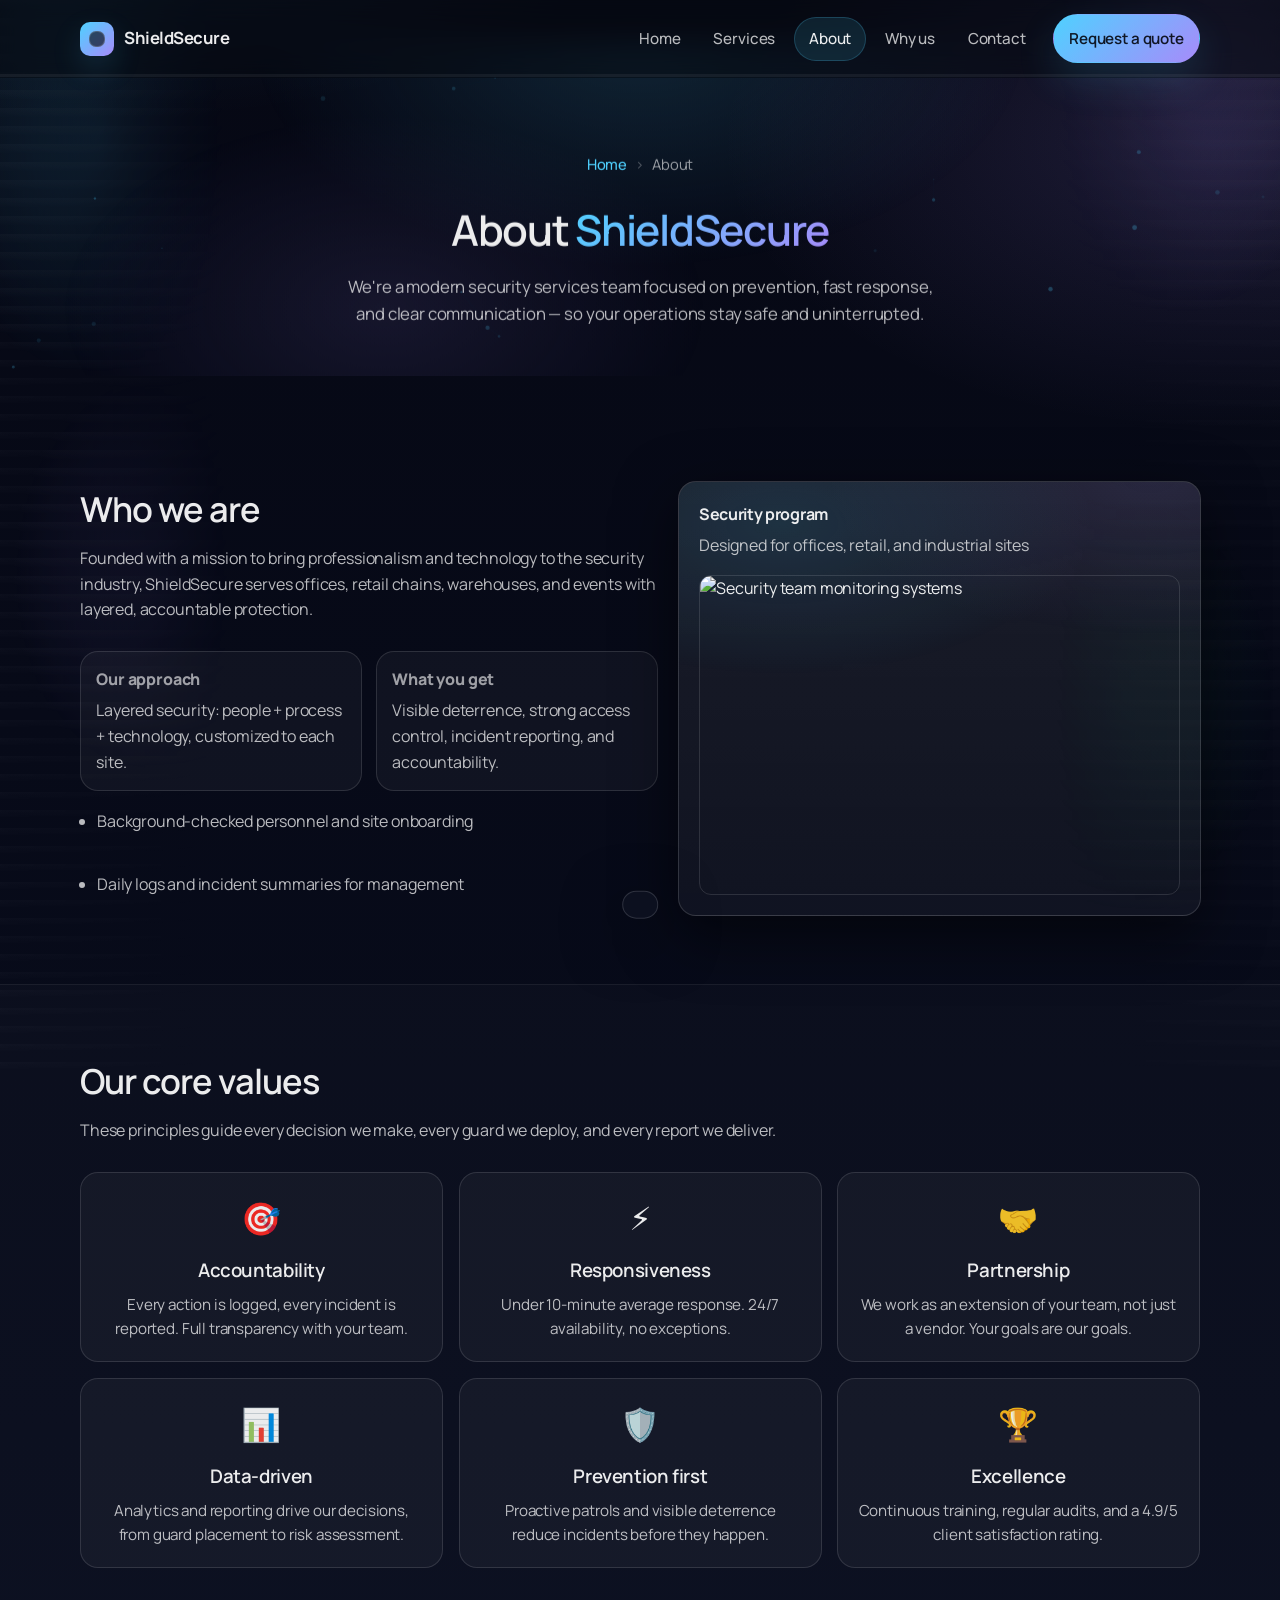
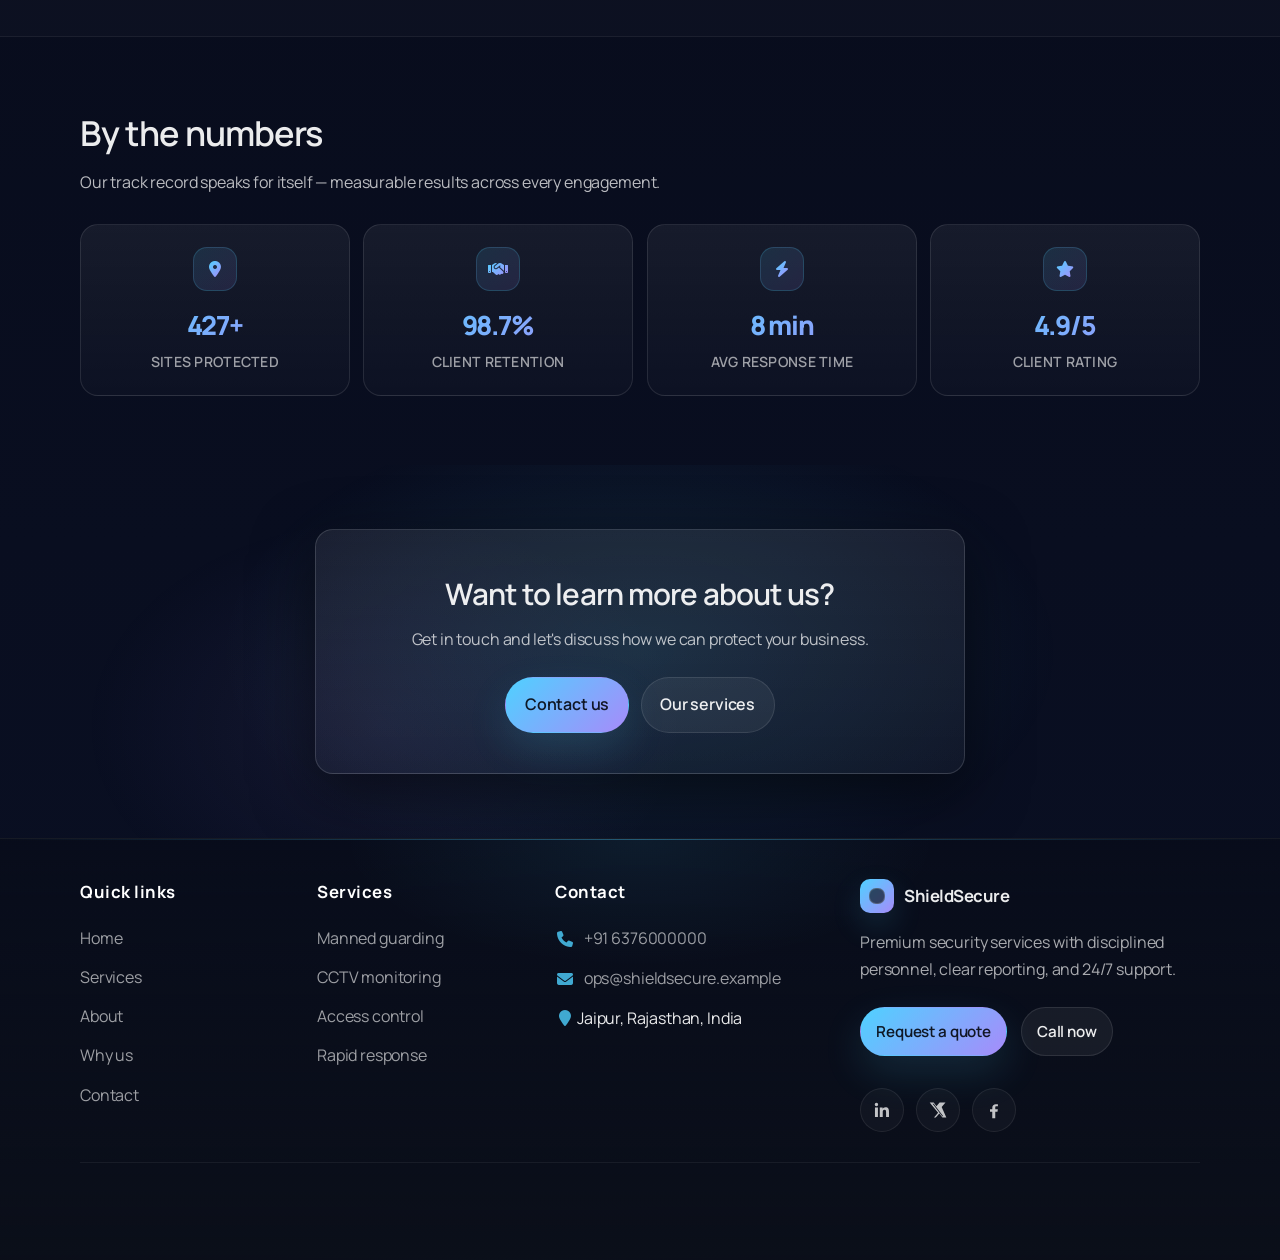
==== commit 6593f4af: "Add files via upload" ====
--- a/about.html
+++ b/about.html
@@ -1,194 +1,316 @@
-<!doctype html>
-<html lang="en">
-
-<head>
-  <meta charset="UTF-8" />
-  <meta name="viewport" content="width=device-width, initial-scale=1" />
-  <meta name="description"
-    content="Learn about ShieldSecure — our mission, values, team, and approach to modern security services." />
-  <title>About Us – ShieldSecure</title>
-  <link rel="preconnect" href="https://fonts.googleapis.com" />
-  <link rel="preconnect" href="https://fonts.gstatic.com" crossorigin />
-  <link rel="stylesheet" href="https://cdnjs.cloudflare.com/ajax/libs/font-awesome/6.5.1/css/all.min.css">
-  <link
-    href="https://fonts.googleapis.com/css2?family=Manrope:wght@400;500;600;700;800&family=Inter:wght@400;500;600;700&display=swap"
-    rel="stylesheet" />
-  <link rel="stylesheet" href="./style.css" />
-</head>
-
-<body>
-  <a class="skip-link" href="#main">Skip to content</a>
-  <div id="site-header"></div>
-
-  <main id="main">
-    <section class="page-header">
-      <div class="container">
-        <nav class="breadcrumb" aria-label="Breadcrumb">
-          <a href="index.html">Home</a>
-          <span class="breadcrumb-sep" aria-hidden="true">›</span>
-          <span>About</span>
-        </nav>
-        <h1>About <span class="accent">ShieldSecure</span></h1>
-        <p>
-          We're a modern security services team focused on prevention, fast response,
-          and clear communication — so your operations stay safe and uninterrupted.
-        </p>
-      </div>
-    </section>
-
-    <!-- About overview -->
-    <section class="section">
-      <div class="container">
-        <div class="about-grid">
-          <div>
-            <div class="section-head">
-              <h2>Who we are</h2>
-              <p>
-                Founded with a mission to bring professionalism and technology to the security
-                industry, ShieldSecure serves offices, retail chains, warehouses, and events
-                with layered, accountable protection.
-              </p>
-            </div>
-
-            <div class="about-cards">
-              <article class="about-card">
-                <p class="about-k">Our approach</p>
-                <p class="about-v">
-                  Layered security: people + process + technology, customized to each site.
-                </p>
-              </article>
-              <article class="about-card">
-                <p class="about-k">What you get</p>
-                <p class="about-v">
-                  Visible deterrence, strong access control, incident reporting, and accountability.
-                </p>
-              </article>
-            </div>
-
-            <ul class="about-bullets" aria-label="About highlights">
-              <li>Background-checked personnel and site onboarding</li>
-              <li>Standard operating procedures and escalation matrix</li>
-              <li>Daily logs and incident summaries for management</li>
-            </ul>
-          </div>
-
-          <aside class="about-visual" aria-label="About security program">
-            <p class="panel-title">Security program</p>
-            <p class="panel-subtitle">Designed for offices, retail, and industrial sites</p>
-
-            <img class="about-image"
-              src="https://images.unsplash.com/photo-1520607162513-77705c0f0d4a?auto=format&fit=crop&w=1200&q=60"
-              alt="Security team monitoring systems" loading="lazy" referrerpolicy="no-referrer" />
-          </aside>
-        </div>
-      </div>
-    </section>
-
-    <!-- Our values -->
-    <section class="section section-alt">
-      <div class="container">
-        <div class="section-head">
-          <h2>Our core values</h2>
-          <p>These principles guide every decision we make, every guard we deploy, and every report we deliver.</p>
-        </div>
-
-        <div class="values-grid">
-          <article class="value-card">
-            <div class="value-icon" aria-hidden="true">🎯</div>
-            <h3>Accountability</h3>
-            <p>Every action is logged, every incident is reported. Full transparency with your team.</p>
-          </article>
-
-          <article class="value-card">
-            <div class="value-icon" aria-hidden="true">⚡</div>
-            <h3>Responsiveness</h3>
-            <p>Under 10-minute average response. 24/7 availability, no exceptions.</p>
-          </article>
-
-          <article class="value-card">
-            <div class="value-icon" aria-hidden="true">🤝</div>
-            <h3>Partnership</h3>
-            <p>We work as an extension of your team, not just a vendor. Your goals are our goals.</p>
-          </article>
-
-          <article class="value-card">
-            <div class="value-icon" aria-hidden="true">📊</div>
-            <h3>Data-driven</h3>
-            <p>Analytics and reporting drive our decisions, from guard placement to risk assessment.</p>
-          </article>
-
-          <article class="value-card">
-            <div class="value-icon" aria-hidden="true">🛡️</div>
-            <h3>Prevention first</h3>
-            <p>Proactive patrols and visible deterrence reduce incidents before they happen.</p>
-          </article>
-
-          <article class="value-card">
-            <div class="value-icon" aria-hidden="true">🏆</div>
-            <h3>Excellence</h3>
-            <p>Continuous training, regular audits, and a 4.9/5 client satisfaction rating.</p>
-          </article>
-        </div>
-      </div>
-    </section>
-
-    <!-- Metrics -->
-    <section class="section">
-      <div class="container">
-        <div class="section-head">
-          <h2>By the numbers</h2>
-          <p>Our track record speaks for itself — measurable results across every engagement.</p>
-        </div>
-
-        <div class="about-metrics">
-          <div class="metric">
-            <div class="metric-icon"><i class="fa-solid fa-location-dot"></i></div>
-            <p class="metric-n">500+</p>
-            <p class="metric-l">Sites protected</p>
-          </div>
-          <div class="metric">
-            <div class="metric-icon"><i class="fa-solid fa-handshake"></i></div>
-            <p class="metric-n">98.7%</p>
-            <p class="metric-l">Client retention</p>
-          </div>
-          <div class="metric">
-            <div class="metric-icon"><i class="fa-solid fa-bolt"></i></div>
-            <p class="metric-n">10 min</p>
-            <p class="metric-l">Avg response time</p>
-          </div>
-          <div class="metric">
-            <div class="metric-icon"><i class="fa-solid fa-star"></i></div>
-            <p class="metric-n">4.9/5</p>
-            <p class="metric-l">Client rating</p>
-          </div>
-        </div>
-      </div>
-    </section>
-
-    <!-- CTA -->
-    <section class="cta-banner">
-      <div class="container">
-        <div class="cta-banner-inner">
-          <h2>Want to learn more about us?</h2>
-          <p>
-            Get in touch and let's discuss how we can protect your business.
-          </p>
-          <div class="cta-banner-actions">
-            <a class="btn btn-primary" href="contact.html">Contact us</a>
-            <a class="btn btn-ghost" href="services.html">Our services</a>
-          </div>
-        </div>
-      </div>
-    </section>
-  </main>
-
-  <div id="site-footer"></div>
-  <div id="site-toast"></div>
-
-  <script src="./components.js"></script>
-  <script>initPage("about");</script>
-  <script src="./script.js"></script>
-  <script src="./smooth-scroll.js"></script>
-</body>
-
-</html>+<!doctype html>
+<html lang="en">
+
+<head>
+  <meta charset="UTF-8" />
+  <meta name="viewport" content="width=device-width, initial-scale=1" />
+  <meta name="description"
+    content="Learn about ShieldSecure — our mission, values, team, and approach to modern security services." />
+  <title>About Us – ShieldSecure</title>
+  <link rel="preconnect" href="https://fonts.googleapis.com" />
+  <link rel="preconnect" href="https://fonts.gstatic.com" crossorigin />
+  <link rel="stylesheet" href="https://cdnjs.cloudflare.com/ajax/libs/font-awesome/6.5.1/css/all.min.css">
+  <link
+    href="https://fonts.googleapis.com/css2?family=Manrope:wght@400;500;600;700;800&family=Inter:wght@400;500;600;700&display=swap"
+    rel="stylesheet" />
+  <link rel="stylesheet" href="./style.css" />
+</head>
+
+<body>
+  <a class="skip-link" href="#main">Skip to content</a>
+    <header class="site-header" data-elevate>
+      <div class="container header-inner">
+        <a class="brand" href="index.html" aria-label="ShieldSecure home">
+          <span class="brand-mark" aria-hidden="true"></span>
+          <span class="brand-text">ShieldSecure</span>
+        </a>
+
+        <button
+          class="nav-toggle"
+          type="button"
+          aria-label="Open menu"
+          aria-controls="primary-nav"
+          aria-expanded="false"
+          data-nav-toggle
+        >
+          <span class="nav-toggle-bar" aria-hidden="true"></span>
+          <span class="nav-toggle-bar" aria-hidden="true"></span>
+          <span class="nav-toggle-bar" aria-hidden="true"></span>
+        </button>
+
+        <nav class="nav" aria-label="Primary">
+          <ul id="primary-nav" class="nav-list" data-nav>
+            <li><a class="nav-link" href="index.html">Home</a></li>
+            <li><a class="nav-link" href="services.html">Services</a></li>
+            <li><a class="nav-link is-active" href="about.html">About</a></li>
+            <li><a class="nav-link" href="why-us.html">Why us</a></li>
+            <li><a class="nav-link" href="contact.html">Contact</a></li>
+            <li class="nav-cta">
+              <a class="btn btn-primary btn-sm" href="contact.html">Request a quote</a>
+            </li>
+          </ul>
+        </nav>
+      </div>
+    </header>
+
+  <main id="main">
+    <section class="page-header">
+      <div class="container">
+        <nav class="breadcrumb" aria-label="Breadcrumb">
+          <a href="index.html">Home</a>
+          <span class="breadcrumb-sep" aria-hidden="true">›</span>
+          <span>About</span>
+        </nav>
+        <h1>About <span class="accent">ShieldSecure</span></h1>
+        <p>
+          We're a modern security services team focused on prevention, fast response,
+          and clear communication — so your operations stay safe and uninterrupted.
+        </p>
+      </div>
+    </section>
+
+    <!-- About overview -->
+    <section class="section">
+      <div class="container">
+        <div class="about-grid">
+          <div>
+            <div class="section-head">
+              <h2>Who we are</h2>
+              <p>
+                Founded with a mission to bring professionalism and technology to the security
+                industry, ShieldSecure serves offices, retail chains, warehouses, and events
+                with layered, accountable protection.
+              </p>
+            </div>
+
+            <div class="about-cards">
+              <article class="about-card">
+                <p class="about-k">Our approach</p>
+                <p class="about-v">
+                  Layered security: people + process + technology, customized to each site.
+                </p>
+              </article>
+              <article class="about-card">
+                <p class="about-k">What you get</p>
+                <p class="about-v">
+                  Visible deterrence, strong access control, incident reporting, and accountability.
+                </p>
+              </article>
+            </div>
+
+            <ul class="about-bullets" aria-label="About highlights">
+              <li>Background-checked personnel and site onboarding</li>
+              <li>Standard operating procedures and escalation matrix</li>
+              <li>Daily logs and incident summaries for management</li>
+            </ul>
+          </div>
+
+          <aside class="about-visual" aria-label="About security program">
+            <p class="panel-title">Security program</p>
+            <p class="panel-subtitle">Designed for offices, retail, and industrial sites</p>
+
+            <img class="about-image"
+              src="https://images.unsplash.com/photo-1520607162513-77705c0f0d4a?auto=format&fit=crop&w=1200&q=60"
+              alt="Security team monitoring systems" loading="lazy" referrerpolicy="no-referrer" />
+          </aside>
+        </div>
+      </div>
+    </section>
+
+    <!-- Our values -->
+    <section class="section section-alt">
+      <div class="container">
+        <div class="section-head">
+          <h2>Our core values</h2>
+          <p>These principles guide every decision we make, every guard we deploy, and every report we deliver.</p>
+        </div>
+
+        <div class="values-grid">
+          <article class="value-card">
+            <div class="value-icon" aria-hidden="true">🎯</div>
+            <h3>Accountability</h3>
+            <p>Every action is logged, every incident is reported. Full transparency with your team.</p>
+          </article>
+
+          <article class="value-card">
+            <div class="value-icon" aria-hidden="true">⚡</div>
+            <h3>Responsiveness</h3>
+            <p>Under 10-minute average response. 24/7 availability, no exceptions.</p>
+          </article>
+
+          <article class="value-card">
+            <div class="value-icon" aria-hidden="true">🤝</div>
+            <h3>Partnership</h3>
+            <p>We work as an extension of your team, not just a vendor. Your goals are our goals.</p>
+          </article>
+
+          <article class="value-card">
+            <div class="value-icon" aria-hidden="true">📊</div>
+            <h3>Data-driven</h3>
+            <p>Analytics and reporting drive our decisions, from guard placement to risk assessment.</p>
+          </article>
+
+          <article class="value-card">
+            <div class="value-icon" aria-hidden="true">🛡️</div>
+            <h3>Prevention first</h3>
+            <p>Proactive patrols and visible deterrence reduce incidents before they happen.</p>
+          </article>
+
+          <article class="value-card">
+            <div class="value-icon" aria-hidden="true">🏆</div>
+            <h3>Excellence</h3>
+            <p>Continuous training, regular audits, and a 4.9/5 client satisfaction rating.</p>
+          </article>
+        </div>
+      </div>
+    </section>
+
+    <!-- Metrics -->
+    <section class="section">
+      <div class="container">
+        <div class="section-head">
+          <h2>By the numbers</h2>
+          <p>Our track record speaks for itself — measurable results across every engagement.</p>
+        </div>
+
+        <div class="about-metrics">
+          <div class="metric">
+            <div class="metric-icon"><i class="fa-solid fa-location-dot"></i></div>
+            <p class="metric-n">500+</p>
+            <p class="metric-l">Sites protected</p>
+          </div>
+          <div class="metric">
+            <div class="metric-icon"><i class="fa-solid fa-handshake"></i></div>
+            <p class="metric-n">98.7%</p>
+            <p class="metric-l">Client retention</p>
+          </div>
+          <div class="metric">
+            <div class="metric-icon"><i class="fa-solid fa-bolt"></i></div>
+            <p class="metric-n">10 min</p>
+            <p class="metric-l">Avg response time</p>
+          </div>
+          <div class="metric">
+            <div class="metric-icon"><i class="fa-solid fa-star"></i></div>
+            <p class="metric-n">4.9/5</p>
+            <p class="metric-l">Client rating</p>
+          </div>
+        </div>
+      </div>
+    </section>
+
+    <!-- CTA -->
+    <section class="cta-banner">
+      <div class="container">
+        <div class="cta-banner-inner">
+          <h2>Want to learn more about us?</h2>
+          <p>
+            Get in touch and let's discuss how we can protect your business.
+          </p>
+          <div class="cta-banner-actions">
+            <a class="btn btn-primary" href="contact.html">Contact us</a>
+            <a class="btn btn-ghost" href="services.html">Our services</a>
+          </div>
+        </div>
+      </div>
+    </section>
+  </main>
+
+    <footer class="footer">
+      <div class="container">
+        <div class="footer-top">
+          <div class="footer-brand">
+            <a class="brand footer-brand-link" href="index.html" aria-label="ShieldSecure home">
+              <span class="brand-mark" aria-hidden="true"></span>
+              <span class="brand-text">ShieldSecure</span>
+            </a>
+            <p class="muted footer-about">
+              Premium security services with disciplined personnel, clear reporting, and 24/7 support.
+            </p>
+
+            <div class="footer-cta">
+              <a class="btn btn-primary btn-sm" href="contact.html">Request a quote</a>
+              <a class="btn btn-ghost btn-sm" href="tel:+10000000000">Call now</a>
+            </div>
+
+            <div class="social" aria-label="Social links">
+              <a class="icon-btn" href="#" aria-label="LinkedIn">
+                <svg viewBox="0 0 24 24" aria-hidden="true">
+                  <path d="M20.45 20.45h-3.56v-5.57c0-1.33-.03-3.04-1.85-3.04-1.86 0-2.15 1.45-2.15 2.95v5.66H9.33V9h3.41v1.56h.05c.47-.9 1.63-1.85 3.35-1.85 3.58 0 4.24 2.36 4.24 5.43v6.31ZM5.34 7.43a2.07 2.07 0 1 1 0-4.14 2.07 2.07 0 0 1 0 4.14ZM7.12 20.45H3.56V9h3.56v11.45Z" fill="currentColor" />
+                </svg>
+              </a>
+              <a class="icon-btn" href="#" aria-label="X (Twitter)">
+                <svg viewBox="0 0 24 24" aria-hidden="true">
+                  <path d="M18.9 3H21l-4.6 5.26L22 21h-4.7l-3.68-4.79L9.3 21H7.2l4.92-5.62L2 3h4.82l3.33 4.38L13.9 3h5ZM17.1 19.4h1.16L6.78 4.53H5.53L17.1 19.4Z" fill="currentColor" />
+                </svg>
+              </a>
+              <a class="icon-btn" href="#" aria-label="Facebook">
+                <svg viewBox="0 0 24 24" aria-hidden="true">
+                  <path d="M13.5 22v-8h2.7l.4-3H13.5V9.1c0-.87.24-1.46 1.5-1.46h1.7V5.1c-.3-.04-1.34-.13-2.54-.13-2.5 0-4.2 1.52-4.2 4.32V11H7.2v3h2.7v8h3.6Z" fill="currentColor" />
+                </svg>
+              </a>
+            </div>
+          </div>
+
+          <nav class="footer-col" aria-label="Footer quick links">
+            <p class="footer-title">Quick links</p>
+            <ul class="footer-links">
+              <li><a href="index.html">Home</a></li>
+              <li><a href="services.html">Services</a></li>
+              <li><a href="about.html">About</a></li>
+              <li><a href="why-us.html">Why us</a></li>
+              <li><a href="contact.html">Contact</a></li>
+            </ul>
+          </nav>
+
+          <nav class="footer-col" aria-label="Footer services links">
+            <p class="footer-title">Services</p>
+            <ul class="footer-links">
+              <li><a href="services.html">Manned guarding</a></li>
+              <li><a href="services.html">CCTV monitoring</a></li>
+              <li><a href="services.html">Access control</a></li>
+              <li><a href="services.html">Rapid response</a></li>
+            </ul>
+          </nav>
+
+          <div class="footer-col" aria-label="Footer contact details">
+            <p class="footer-title">Contact</p>
+            <ul class="footer-links">
+              <li>
+                <a href="tel:+916376000000">
+                  <span class="footer-link-icon" aria-hidden="true"><i class="fa fa-phone" aria-hidden="true"></i></span>
+                  +91 6376000000
+                </a>
+              </li>
+              <li>
+                <a href="mailto:ops@shieldsecure.example">
+                  <span class="footer-link-icon" aria-hidden="true"><i class="fa fa-envelope" aria-hidden="true"></i></span>
+                  ops@shieldsecure.example
+                </a>
+              </li>
+              <li>
+                <span class="footer-link-icon" aria-hidden="true"><i class="fa fa-map-marker" aria-hidden="true"></i></span>
+                Jaipur, Rajasthan, India
+              </li>
+            </ul>
+          </div>
+        </div>
+
+        <div class="footer-bottom">
+          <p class="muted">
+            © <span id="year"></span> ShieldSecure. All rights reserved.
+          </p>
+          <p class="muted footer-note">
+            Built for reliability • 24/7 coverage • Clear reporting
+          </p>
+        </div>
+      </div>
+    </footer>
+    <div id="site-toast">
+      <div class="toast" id="toast" role="status" aria-live="polite" aria-atomic="true"></div>
+    </div>
+
+    <script src="./script.js"></script>
+  
+</body>
+
+</html>
--- a/style.css
+++ b/style.css
@@ -125,6 +125,7 @@
 h2,
 h3 {
   letter-spacing: -0.035em;
+  font-weight: 600;
 }
 
 .brand-text,
@@ -272,11 +273,12 @@
 
 .nav-link {
   display: inline-flex;
-  padding: 0.55rem 0.75rem;
+  padding: 0.55rem 0.85rem;
   border-radius: 999px;
   color: var(--muted);
   font-weight: 500;
-  transition: background 160ms ease, color 160ms ease, transform 160ms ease;
+  font-size: 0.95rem;
+  transition: all 200ms ease;
 }
 
 .nav-link:hover {
@@ -291,7 +293,7 @@
 }
 
 .nav-cta {
-  margin-left: 0.35rem;
+  margin-left: 0.5rem;
 }
 
 /* Buttons */
@@ -924,7 +926,7 @@
   background: linear-gradient(180deg, rgba(255, 255, 255, 0.08), rgba(255, 255, 255, 0.04));
   padding: 1.25rem;
   box-shadow: var(--shadow);
-  margin-top: 126px;
+  margin-top: 200px;
 }
 
 .panel-title {
@@ -976,7 +978,7 @@
   border-radius: var(--radius);
   border: 1px solid rgba(255, 255, 255, 0.12);
   background: rgba(255, 255, 255, 0.04);
-  padding: 3.85rem 1.25rem;
+  padding: 60px 20px 30px 20px;
 }
 
 .field-grid {
@@ -1067,6 +1069,7 @@
   border: 1px solid rgba(255, 255, 255, 0.14);
   background: linear-gradient(180deg, rgba(255, 255, 255, 0.08), rgba(255, 255, 255, 0.04));
   box-shadow: var(--shadow);
+  margin-top: 60px;
 }
 
 .contact-card-inner {
@@ -1118,24 +1121,55 @@
   margin: 1rem 0;
 }
 
-/* Footer */
+/* Premium Footer Design */
 .footer {
-  padding: 3.25rem 0 2.25rem;
-  border-top: 1px solid rgba(255, 255, 255, 0.06);
-  background: rgba(7, 10, 18, 0.35);
+  position: relative;
+  padding: 40px 0 40px 0;
+  border-top: 1px solid rgba(255, 255, 255, 0.05);
+  background: linear-gradient(180deg, rgba(7, 10, 18, 0.4) 0%, rgba(11, 15, 25, 0.95) 100%);
+  overflow: hidden;
+}
+
+.footer::before {
+  content: "";
+  position: absolute;
+  top: 0;
+  left: 0;
+  width: 100%;
+  height: 1px;
+  background: linear-gradient(90deg, transparent, rgba(79, 209, 255, 0.35), transparent);
+}
+
+.footer::after {
+  content: "";
+  position: absolute;
+  top: -150px;
+  left: 50%;
+  transform: translateX(-50%);
+  width: 700px;
+  height: 300px;
+  background: radial-gradient(ellipse at center, rgba(79, 209, 255, 0.08) 0%, transparent 60%);
+  pointer-events: none;
+  z-index: 0;
+}
+
+.footer>.container {
+  position: relative;
+  z-index: 1;
 }
 
 .footer-top {
   display: grid;
-  grid-template-columns: 1.25fr 0.75fr 0.75fr 0.9fr;
-  gap: 1.15rem;
-  padding-bottom: 1.35rem;
-  border-bottom: 1px solid rgba(255, 255, 255, 0.08);
+  grid-template-columns: 0.8fr 0.8fr 1.1fr 1.5fr;
+  gap: 3.5rem;
+  padding-bottom: 30px;
+  border-bottom: 1px solid rgba(255, 255, 255, 0.06);
 }
 
 .footer-brand {
-  display: grid;
-  gap: 0.75rem;
+  order: 4;
+  display: grid;
+  gap: 1rem;
   align-content: start;
 }
 
@@ -1145,19 +1179,24 @@
 
 .footer-about {
   margin: 0;
-  max-width: 52ch;
+  max-width: 48ch;
+  line-height: 1.7;
+  color: rgba(255, 255, 255, 0.65);
 }
 
 .footer-cta {
   display: flex;
-  gap: 0.6rem;
+  gap: 0.85rem;
   flex-wrap: wrap;
+  margin-top: 0.5rem;
 }
 
 .footer-title {
-  margin: 0 0 0.65rem;
-  font-weight: 800;
-  letter-spacing: -0.02em;
+  margin: 0 0 1.25rem;
+  color: #fff;
+  font-weight: 700;
+  font-size: 1.05rem;
+  letter-spacing: 0.03em;
 }
 
 .footer-col {
@@ -1169,54 +1208,73 @@
   padding: 0;
   margin: 0;
   display: grid;
-  gap: 0.4rem;
+  gap: 0.85rem;
 }
 
 .footer-links a {
-  color: rgba(255, 255, 255, 0.78);
+  color: rgba(255, 255, 255, 0.6);
   display: inline-flex;
   align-items: center;
-  gap: 0.55rem;
-  padding: 0.35rem 0.2rem;
-  border-radius: 10px;
-  transition: background 160ms ease, color 160ms ease, transform 160ms ease;
+  gap: 0.6rem;
+  position: relative;
+  transition: all 250ms ease;
+  width: fit-content;
+  text-decoration: none;
+}
+
+.footer-links a::after {
+  content: "";
+  position: absolute;
+  bottom: -2px;
+  left: 0;
+  width: 0;
+  height: 1px;
+  background: var(--accent);
+  transition: width 250ms ease;
 }
 
 .footer-links a:hover {
-  color: rgba(255, 255, 255, 0.92);
-  background: rgba(255, 255, 255, 0.05);
-  transform: translateY(-1px);
+  color: #fff;
+  transform: translateX(4px);
+}
+
+.footer-links a:hover::after {
+  width: 100%;
 }
 
 .footer-link-icon {
   width: 1.2em;
   display: inline-grid;
   place-items: center;
-  opacity: 0.9;
+  color: var(--accent);
+  opacity: 0.8;
 }
 
 .social {
   display: flex;
-  gap: 0.55rem;
+  gap: 0.75rem;
   align-items: center;
+  margin-top: 1rem;
 }
 
 .icon-btn {
-  width: 42px;
-  height: 42px;
-  border-radius: 14px;
+  width: 44px;
+  height: 44px;
+  border-radius: 50%;
   display: grid;
   place-items: center;
-  border: 1px solid rgba(255, 255, 255, 0.12);
-  background: rgba(255, 255, 255, 0.04);
-  color: rgba(255, 255, 255, 0.9);
-  transition: transform 160ms ease, border-color 160ms ease, background 160ms ease;
+  border: 1px solid rgba(255, 255, 255, 0.08);
+  background: rgba(255, 255, 255, 0.03);
+  color: rgba(255, 255, 255, 0.75);
+  transition: all 300ms cubic-bezier(0.25, 0.46, 0.45, 0.94);
 }
 
 .icon-btn:hover {
-  transform: translateY(-2px);
-  border-color: rgba(79, 209, 255, 0.25);
-  background: rgba(255, 255, 255, 0.06);
+  transform: translateY(-4px) scale(1.05);
+  border-color: rgba(79, 209, 255, 0.4);
+  background: rgba(79, 209, 255, 0.1);
+  color: #ffffff;
+  box-shadow: 0 8px 24px rgba(79, 209, 255, 0.2);
 }
 
 .icon-btn svg {
@@ -1226,16 +1284,16 @@
 
 .footer-bottom {
   display: flex;
-  gap: 0.85rem;
+  gap: 1rem;
   align-items: center;
   justify-content: space-between;
   flex-wrap: wrap;
-  padding-top: 1.15rem;
 }
 
 .footer-note {
   margin: 0;
-  color: rgba(255, 255, 255, 0.6);
+  color: rgba(255, 255, 255, 0.5);
+  font-size: 0.9rem;
 }
 
 /* Toast */
@@ -1278,7 +1336,7 @@
   pointer-events: none;
 }
 
-.page-header > * {
+.page-header>* {
   position: relative;
   z-index: 1;
 }
@@ -1407,7 +1465,7 @@
   pointer-events: none;
 }
 
-.cta-banner > * {
+.cta-banner>* {
   position: relative;
   z-index: 1;
 }
@@ -1458,7 +1516,7 @@
   direction: rtl;
 }
 
-.service-detail.reverse > * {
+.service-detail.reverse>* {
   direction: ltr;
 }
 
@@ -1552,12 +1610,17 @@
 
 /* Responsive nav */
 @media (max-width: 900px) {
+  .site-header {
+    backdrop-filter: none;
+    -webkit-backdrop-filter: none;
+    background: rgba(7, 10, 18, 0.95);
+  }
+
   .nav-toggle {
-    display: inline-flex;
-    align-items: center;
-    justify-content: center;
+    display: inline-block;
     position: relative;
     z-index: 99;
+    margin-left: auto;
   }
 
   .nav {
@@ -1567,37 +1630,41 @@
   .nav-list {
     position: absolute;
     right: 0;
-    top: calc(100% + 0.75rem);
-    width: min(340px, calc(100vw - 2rem));
+    top: calc(100% + 1rem);
+    width: min(183px, calc(100vw - 2rem));
     display: grid;
-    gap: 0.25rem;
-    padding: 0.6rem;
-    border-radius: 16px;
-    border: 1px solid rgba(255, 255, 255, 0.14);
-    background: rgba(14, 18, 33, 0.92);
-    box-shadow: 0 22px 70px rgba(0, 0, 0, 0.55);
+    gap: 0.5rem;
+    padding: 1rem;
+    border-radius: var(--radius);
+    border: 1px solid rgba(255, 255, 255, 0.12);
+    background: #0b0f19;
+    box-shadow: 0 30px 80px rgba(0, 0, 0, 0.7);
     transform-origin: top right;
-    transform: scale(0.98);
+    transform: translateY(-10px) scale(0.95);
     opacity: 0;
     pointer-events: none;
-    transition: opacity 160ms ease, transform 160ms ease;
+    transition: all 400ms cubic-bezier(0.16, 1, 0.3, 1);
   }
 
   .nav-list.is-open {
     opacity: 1;
-    transform: scale(1);
+    transform: translateY(0) scale(1);
     pointer-events: auto;
   }
 
   .nav-link {
     width: 100%;
     justify-content: flex-start;
-    padding: 0.75rem 0.85rem;
+    padding: 0.85rem 1rem;
+    font-size: 1.05rem;
+    border-radius: calc(var(--radius) - 6px);
   }
 
   .nav-cta {
     margin-left: 0;
-    margin-top: 0.25rem;
+    margin-top: 0.5rem;
+    padding-top: 0.5rem;
+    border-top: 1px solid rgba(255, 255, 255, 0.08);
   }
 
   .nav-cta .btn {
@@ -1654,6 +1721,11 @@
 
   .footer-top {
     grid-template-columns: 1fr 1fr;
+    gap: 3rem 2rem;
+  }
+
+  .footer-brand {
+    grid-column: 1 / -1;
   }
 
   .testimonials-grid {
@@ -1708,6 +1780,7 @@
 
   .footer-top {
     grid-template-columns: 1fr;
+    gap: 2.5rem;
   }
 
   .footer-cta .btn {
@@ -1812,7 +1885,7 @@
   opacity: 0;
 }
 
-.faq-question[aria-expanded="true"] + .faq-answer {
+.faq-question[aria-expanded="true"]+.faq-answer {
   grid-template-rows: 1fr;
   opacity: 1;
 }
@@ -1845,9 +1918,9 @@
   width: 100%;
   height: 100%;
   background: linear-gradient(90deg,
-    rgba(79, 209, 255, 1),
-    rgba(167, 139, 250, 1),
-    rgba(34, 197, 94, 0.8));
+      rgba(79, 209, 255, 1),
+      rgba(167, 139, 250, 1),
+      rgba(34, 197, 94, 0.8));
   transform: scaleX(0);
   transform-origin: left;
   will-change: transform;
